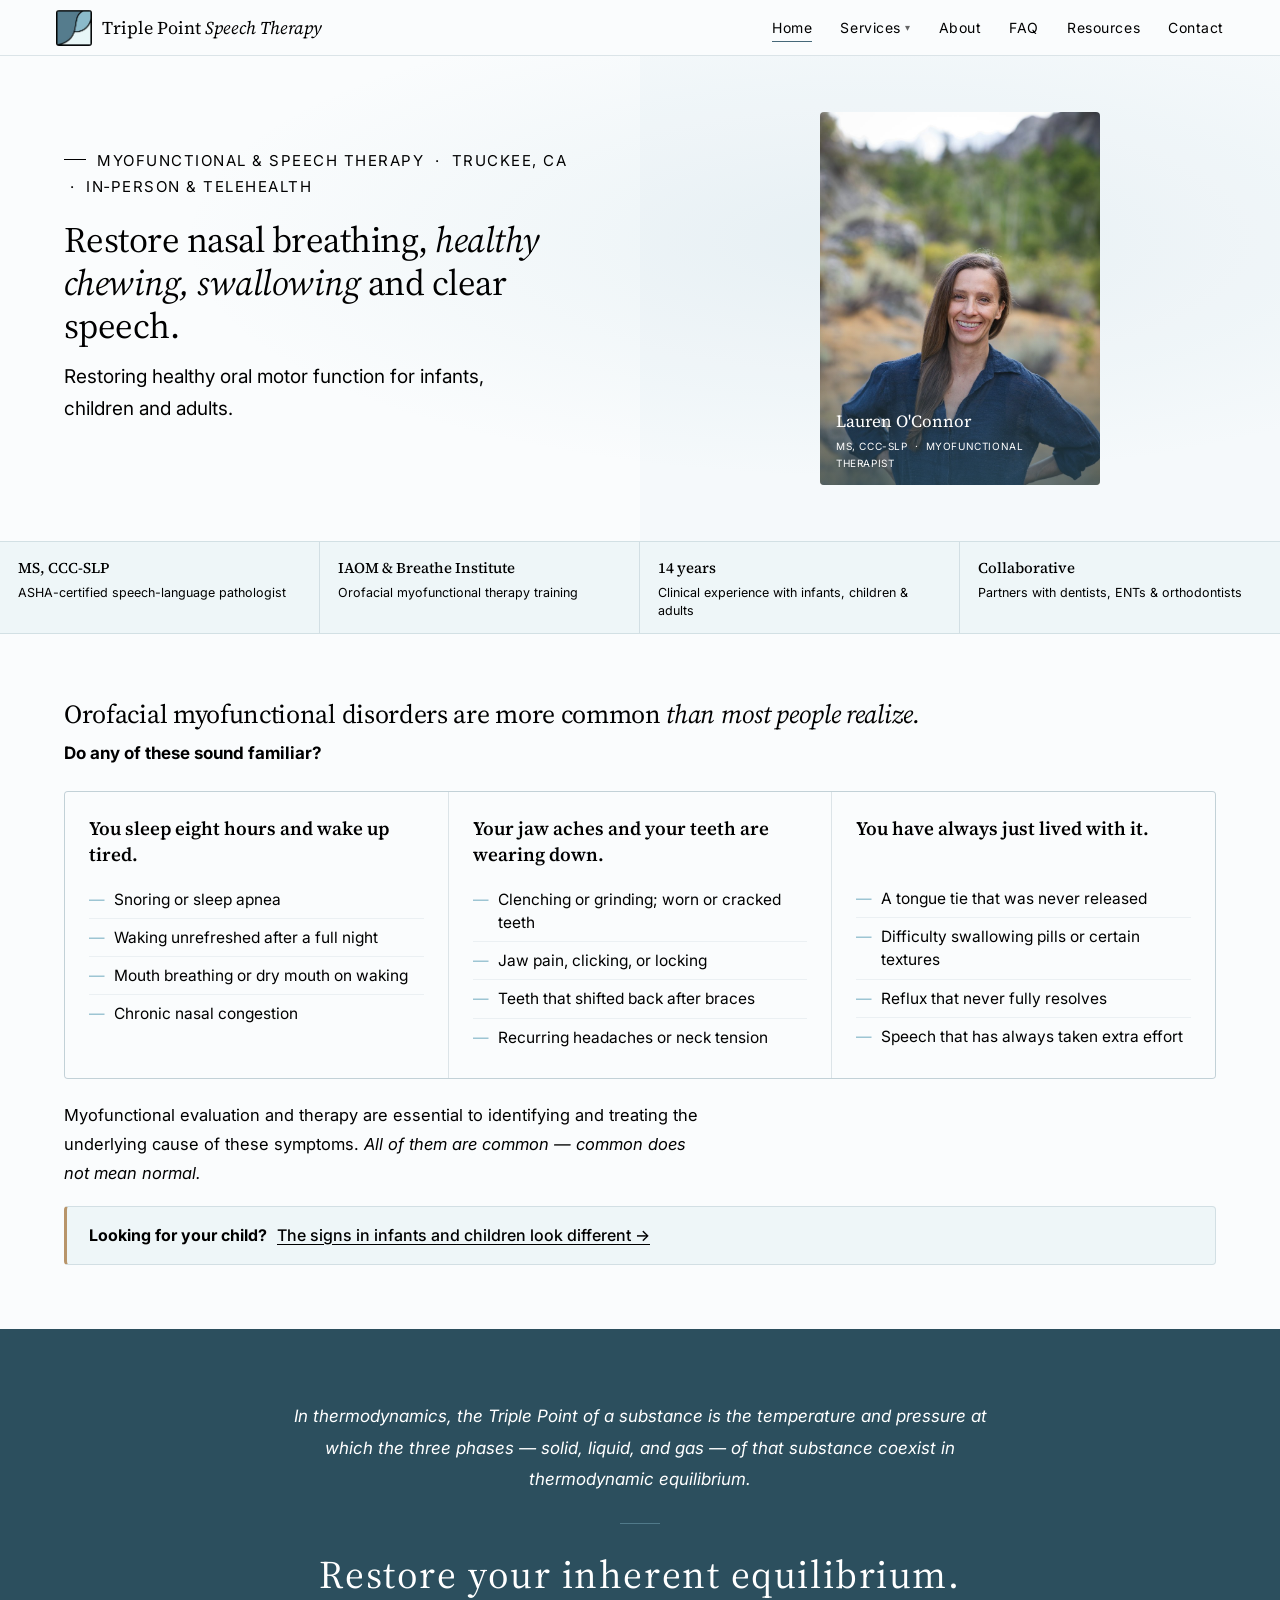
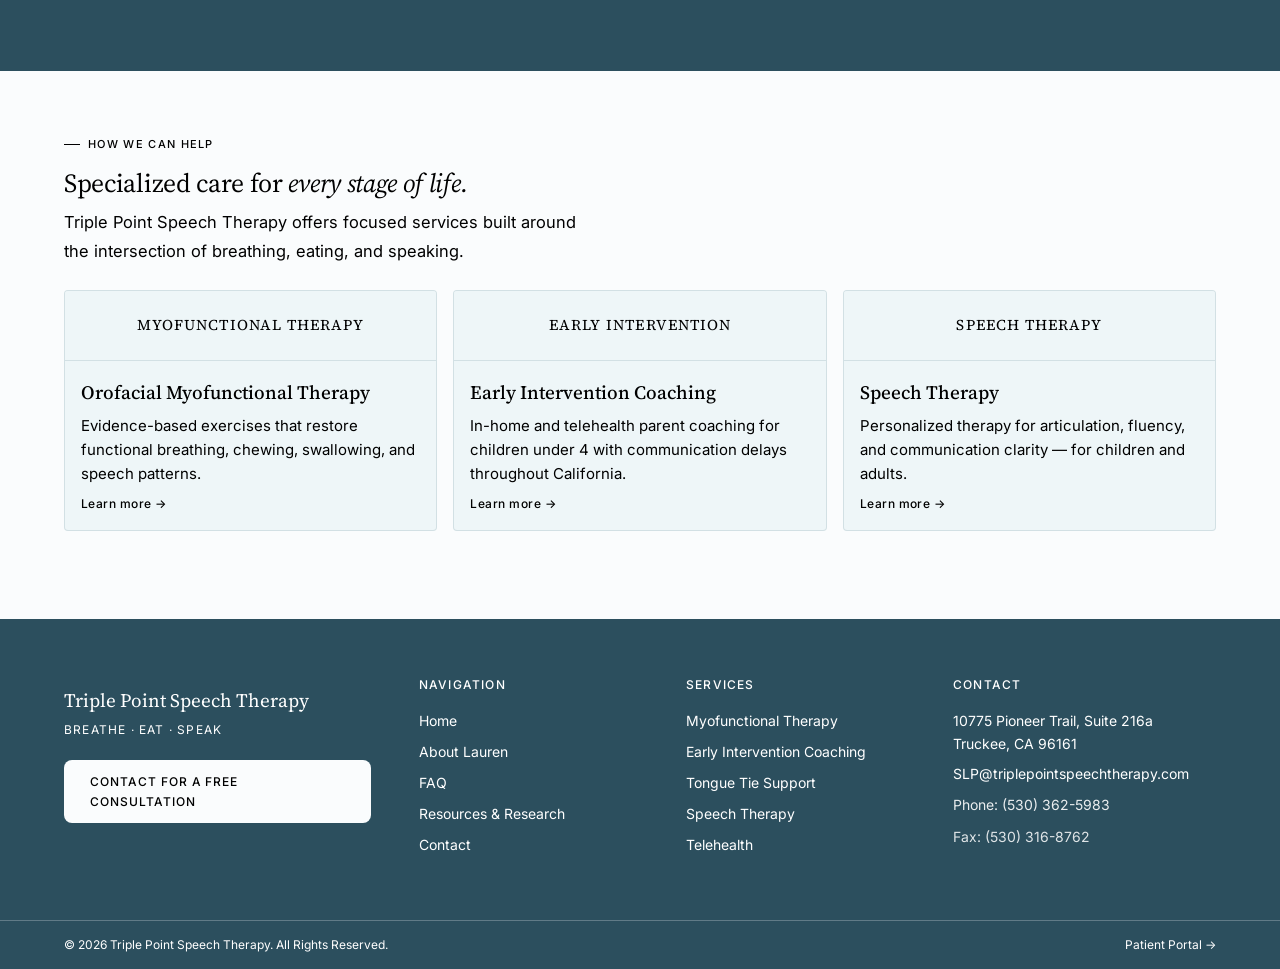
==== index.html @ e51326eb "Typography: Source Serif 4 headings with Inter body Replaces the all-Inter setting. Headings return " ====
<!DOCTYPE html>
<html lang="en">
<head>
<meta charset="UTF-8">
<meta name="viewport" content="width=device-width,initial-scale=1">
<title>Myofunctional &amp; Speech Therapy | Truckee &amp; Lake Tahoe, CA</title>
  <link rel="canonical" href="https://triplepointspeechtherapy.com/">
<meta name="description" content="Orofacial myofunctional therapy, speech therapy, and tongue tie support for infants, children, and adults in Truckee and Lake Tahoe. Telehealth statewide.">
<link rel="icon" type="image/png" href="favicon.png">
<link rel="preconnect" href="https://fonts.googleapis.com">
<link rel="preconnect" href="https://fonts.gstatic.com" crossorigin>
<link rel="stylesheet" href="https://fonts.googleapis.com/css2?family=Source+Serif+4:ital,opsz,wght@0,8..60,400;0,8..60,500;0,8..60,600;1,8..60,400;1,8..60,500&amp;family=Inter:wght@400;500;600&amp;display=swap">
<link rel="stylesheet" href="css/style.css">
<style>
/* ── VARIABLES ── */
:root{--deep:#2C4F5E;--slate:#456878;--steel:#8BBACA;--ice:#D8EBF0;--mist:#EEF6F8;--white:#FAFCFD;--ink:#1A2B33;--muted:#455E69;--border:rgba(85,124,141,0.18);--gold:#B8956A;--nav-h:56px}

/* ── HERO ── */
.hero{display:grid;grid-template-columns:1fr 1fr;min-height:420px;position:relative;overflow:hidden}
.hero-bg{position:absolute;inset:0;background:radial-gradient(ellipse at 68% 38%,rgba(139,186,202,.14) 0%,transparent 56%);pointer-events:none}
.hero-left{display:flex;flex-direction:column;justify-content:center;padding:56px 48px 56px 64px;position:relative;z-index:1}
.hero-left .hero-eyebrow{display:block;font-size:15px;font-weight:400;letter-spacing:.1em;color:var(--deep);line-height:1.75;max-width:520px;margin-bottom:18px}
.hero-left .hero-eyebrow::before{display:inline-block;vertical-align:middle;width:22px;background:var(--deep);margin-right:11px;position:relative;top:-2px}
.hero-h1{font-family:'Source Serif 4',Georgia,'Times New Roman',serif;font-size:clamp(26px,2.8vw,38px);font-weight:400;letter-spacing:-.014em;line-height:1.2;color:var(--deep);margin-bottom:14px;}
.hero-h1 em{font-style:italic;color:var(--slate)}
.hero-sub{font-size:19px;line-height:1.7;color:var(--muted);max-width:430px;margin-bottom:24px}
.hero-right{position:relative;display:flex;align-items:center;justify-content:center;padding:56px 48px;background:rgba(139,186,202,.04)}

/* ── HERO IMAGE ── */
.hero-img-frame{position:relative;width:100%;max-width:280px;aspect-ratio:3/4;border-radius:4px;overflow:hidden;background:var(--mist)}
.hero-img-frame::before{content:'';position:absolute;inset:0;background:linear-gradient(to bottom,transparent 55%,rgba(44,79,94,.65) 100%);z-index:1}
.hero-img{position:absolute;inset:0;width:100%;height:100%;object-fit:cover;object-position:center top;display:block}
.hero-img-caption{position:absolute;bottom:0;left:0;right:0;z-index:2;padding:14px 16px}
.hero-name{display:block;font-family:'Source Serif 4',Georgia,'Times New Roman',serif;font-size:17px;color:var(--mist)}
.hero-cred{display:block;font-size:10px;color:rgba(216,235,240,.75);letter-spacing:.06em;text-transform:uppercase;margin-top:3px}

/* ── TRUST BAR ── */
.trust-bar{display:grid;grid-template-columns:repeat(auto-fit,minmax(160px,1fr));border-top:1px solid var(--border);border-bottom:1px solid var(--border);background:var(--mist)}
.trust-item{padding:14px 18px;border-right:1px solid var(--border)}
.trust-item:last-child{border-right:none}
.trust-val{font-family:'Source Serif 4',Georgia,'Times New Roman',serif;font-size:15px;font-weight:500;color:var(--deep)}
.trust-lbl{font-size:12.5px;color:var(--muted);margin-top:3px;line-height:1.4}

/* ── SYMPTOMS ── */
.symptoms{padding:64px 64px;background:var(--white)}
.section-h2{font-family:'Source Serif 4',Georgia,'Times New Roman',serif;font-size:26px;font-weight:400;letter-spacing:-.012em;color:var(--deep);line-height:1.25;margin-bottom:8px;}
.section-h2 em{font-style:italic;color:var(--slate)}
.section-intro{font-size:16.5px;color:var(--muted);line-height:1.75;max-width:540px;margin-bottom:24px}
.sym-ask{font-size:17px;font-weight:700;color:var(--deep);line-height:1.7;max-width:540px;margin-bottom:24px}
.sym-note{font-size:16.5px;color:var(--muted);line-height:1.75;max-width:640px;margin:22px 0 0}
.sym-emph{font-style:italic}
.sym-wrap{display:grid;grid-template-columns:repeat(3,1fr);gap:1px;background:var(--border);border:1px solid var(--border);border-radius:4px;overflow:hidden;margin-bottom:20px}
.sym-col{background:var(--white);padding:24px 24px 22px}
.sym-head{font-family:'Source Serif 4',Georgia,'Times New Roman',serif;font-size:19px;font-weight:600;color:var(--deep);line-height:1.32;margin:0 0 14px;min-height:2.6em}
.sym-list{list-style:none;padding:0;margin:0}
.sym-list li{font-size:15.5px;color:var(--muted);line-height:1.5;padding:7px 0;border-bottom:1px solid rgba(85,124,141,.09);display:flex;gap:9px}
.sym-list li:last-child{border-bottom:none}
.sym-list li::before{content:'\2014';color:var(--steel);flex-shrink:0}
.chk-kids{margin-top:18px;background:var(--mist);border:1px solid var(--border);border-left:3px solid var(--gold);border-radius:4px;padding:16px 22px;display:flex;align-items:center;gap:10px;flex-wrap:wrap;font-size:16px;line-height:1.6;color:var(--deep)}
.chk-kids strong{font-weight:700}
.chk-kids a{color:var(--slate);font-weight:500;text-decoration:underline;text-underline-offset:3px}
.chk-kids a:hover{color:var(--deep)}

/* ── TRIPLE POINT ── */
.triple-point-section{padding:72px 64px;background:var(--deep);text-align:center}
.triple-point-inner{max-width:720px;margin:0 auto;display:flex;flex-direction:column;align-items:center;text-align:center}
.tp-definition{display:block;font-size:17px;color:rgba(216,235,240,.82);line-height:1.85;font-weight:400;margin-bottom:28px;font-style:italic;width:100%;text-align:center}
.tp-tagline{display:block;font-family:'Source Serif 4',Georgia,'Times New Roman',serif;font-size:clamp(27px,3.4vw,39px);font-weight:400;letter-spacing:-.012em;color:var(--mist);letter-spacing:.04em;line-height:1.2;text-wrap:balance;width:100%;text-align:center}

/* ── AIRWAY ── */

/* ── ABOUT PREVIEW ── */

/* ── SERVICES TEASER ── */
.services-teaser{padding:64px 64px;background:var(--white)}
.services-grid{display:grid;grid-template-columns:repeat(auto-fit,minmax(240px,1fr));gap:16px;margin-bottom:24px}
.service-card{background:var(--mist);border:1px solid var(--border);border-radius:4px;overflow:hidden;cursor:pointer;transition:border-color .2s,transform .2s}
.service-card:hover{border-color:var(--slate);transform:translateY(-3px)}
.sc-label{width:100%;height:70px;display:flex;align-items:center;justify-content:center;background:var(--mist);border-bottom:1px solid var(--border)}
.sc-label span{font-family:'Source Serif 4',Georgia,'Times New Roman',serif;font-size:15px;color:var(--slate);letter-spacing:.07em;text-transform:uppercase}
.sc-body{padding:16px}
.sc-body h3{font-family:'Source Serif 4',Georgia,'Times New Roman',serif;font-size:19px;font-weight:500;color:var(--deep);margin-bottom:6px}
.sc-body p{font-size:15px;color:var(--muted);line-height:1.6}
.sc-link{font-size:12px;color:var(--slate);font-weight:500;letter-spacing:.04em;margin-top:8px;display:block}

/* ── EYEBROW ── */
.eyebrow{font-size:11px;font-weight:500;letter-spacing:.12em;text-transform:uppercase;color:var(--slate);display:flex;align-items:center;gap:8px;margin-bottom:14px}
.eyebrow::before{content:'';width:16px;height:1px;background:var(--slate)}


/* ── MOBILE ── */
@media(max-width:700px){
  .sym-wrap{grid-template-columns:1fr}
}
@media(max-width:768px){
  .hero{grid-template-columns:1fr;min-height:auto}
  .hero-right{display:block;padding:0 20px 28px;background:none}
  .hero-img-frame{max-width:200px;margin:0 auto}
  .hero-left{padding:32px 20px 28px}
  .hero-h1{font-size:26px;line-height:1.2}
  .hero-sub{max-width:100%;font-size:17px}

  .trust-bar{grid-template-columns:1fr 1fr}
  .trust-item{border-bottom:1px solid var(--border)}
  .trust-item:nth-child(2){border-right:none}
  .trust-item:nth-child(3){border-top:none}
  .trust-item:nth-child(4){border-right:none;border-bottom:none}
  .trust-val{font-size:14px}
  .trust-lbl{font-size:11.5px}

  .symptoms{padding:32px 20px}
  .section-h2{font-size:22px}
  .section-intro{font-size:15.5px}
  .sym-ask,.sym-note{font-size:15.5px}
  .sym-col{padding:18px 18px 16px}
  .sym-head{font-size:18px;min-height:0}

  .triple-point-section{padding:40px 20px}
  .triple-point-inner{max-width:100%}
  .tp-definition{font-size:15.5px}
  .tp-tagline{font-size:27px}


  .services-teaser{padding:32px 20px}
  .services-grid{grid-template-columns:1fr !important;gap:12px}
  .sc-label{height:44px}

  .eyebrow{font-size:10.5px}
  .hero-left .hero-eyebrow{font-size:13px;letter-spacing:.08em}
}
</style>
  <meta property="og:title" content="Myofunctional &amp; Speech Therapy | Truckee &amp; Lake Tahoe, CA">
  <meta property="og:description" content="Orofacial myofunctional therapy, speech therapy, and tongue tie support for infants, children, and adults in Truckee and Lake Tahoe. Telehealth statewide.">
  <meta property="og:type" content="website">
  <meta property="og:url" content="https://triplepointspeechtherapy.com/">
  <meta property="og:image" content="https://triplepointspeechtherapy.com/about_photo.jpg">
  <script type="application/ld+json">
  {
    "@context": "https://schema.org",
    "@type": "MedicalBusiness",
    "@id": "https://triplepointspeechtherapy.com/#business",
    "name": "Triple Point Speech Therapy",
    "description": "Orofacial myofunctional therapy, early intervention coaching, speech therapy, and tongue tie/lip tie support for infants, children, and adults, based in Truckee, CA, with telehealth available throughout California.",
    "url": "https://triplepointspeechtherapy.com/",
    "image": "https://triplepointspeechtherapy.com/about_photo.jpg",
    "email": "SLP@triplepointspeechtherapy.com",
    "telephone": "+1-530-362-5983",
    "faxNumber": "+1-530-316-8762",
    "address": {
      "@type": "PostalAddress",
      "streetAddress": "10775 Pioneer Trail, Suite 216a",
      "addressLocality": "Truckee",
      "addressRegion": "CA",
      "postalCode": "96161",
      "addressCountry": "US"
    },
    "geo": { "@type": "GeoCoordinates", "latitude": 39.3280, "longitude": -120.1658 },
    "hasMap": "https://www.google.com/maps?cid=14306297196954875383",
    "areaServed": [
      { "@type": "Place", "name": "Truckee, CA" },
      { "@type": "Place", "name": "Lake Tahoe, CA" },
      { "@type": "Place", "name": "Mammoth Lakes, CA" },
      { "@type": "Place", "name": "Bishop, CA" },
      { "@type": "Place", "name": "San Francisco, CA" },
      { "@type": "Place", "name": "Oakland, CA" },
      { "@type": "Place", "name": "San Jose, CA" },
      { "@type": "Place", "name": "Berkeley, CA" },
      { "@type": "Place", "name": "San Francisco Bay Area, CA" },
      { "@type": "State", "name": "California" }
    ],
    "founder": { "@type": "Person", "name": "Lauren O'Connor" },
    "knowsAbout": ["Orofacial myofunctional therapy", "Speech-language pathology", "Early intervention", "Tongue tie and lip tie", "Sleep-disordered breathing", "TMJ dysfunction"],
    "openingHoursSpecification": [{
      "@type": "OpeningHoursSpecification",
      "dayOfWeek": ["Monday", "Tuesday", "Wednesday", "Thursday", "Friday"],
      "opens": "09:00",
      "closes": "18:00"
    }],
    "sameAs": [
      "https://g.page/r/Cfd1qauALYrGEBM",
      "https://www.google.com/maps?cid=14306297196954875383"
    ],
    "priceRange": "$$"
  }
  </script>
</head>
<body>
<!-- nav:start -->
<nav id="main-nav">
  <a href="index.html" class="nav-logo">
    <img src="logo.png" alt="Triple Point Speech Therapy logo" width="36" height="36" style="height:36px;width:36px;object-fit:contain;border-radius:3px">
    <span>Triple Point <em>Speech Therapy</em></span>
  </a>
  <div class="nav-links">
    <a href="index.html" class="active">Home</a><div style="position:relative;display:inline-flex;align-items:center" class="nav-dropdown"><a href="myofunctional-therapy.html" style="display:flex;align-items:center;gap:4px">Services <span style="font-size:10px;opacity:.6">&#9662;</span></a><div class="nav-dropdown-menu" style="display:none;position:absolute;top:100%;left:0;padding-top:8px;background:transparent;z-index:300"><div style="background:var(--white);border:1px solid var(--border);border-radius:4px;min-width:240px;box-shadow:0 8px 24px rgba(44,79,94,.1);overflow:hidden"><a href="myofunctional-therapy.html" style="display:block;padding:10px 16px;font-size:14px;color:var(--muted);border-bottom:1px solid var(--border);text-decoration:none;transition:background .15s" onmouseover="this.style.background='var(--mist)';this.style.color='var(--deep)'" onmouseout="this.style.background='';this.style.color='var(--muted)'">Myofunctional Therapy</a><a href="early-intervention.html" style="display:block;padding:10px 16px;font-size:14px;color:var(--muted);border-bottom:1px solid var(--border);text-decoration:none;transition:background .15s" onmouseover="this.style.background='var(--mist)';this.style.color='var(--deep)'" onmouseout="this.style.background='';this.style.color='var(--muted)'">Early Intervention Coaching</a><a href="tongue-tie-support.html" style="display:block;padding:10px 16px;font-size:14px;color:var(--muted);border-bottom:1px solid var(--border);text-decoration:none;transition:background .15s" onmouseover="this.style.background='var(--mist)';this.style.color='var(--deep)'" onmouseout="this.style.background='';this.style.color='var(--muted)'">Tongue Tie Support</a><a href="speech-therapy.html" style="display:block;padding:10px 16px;font-size:14px;color:var(--muted);border-bottom:1px solid var(--border);text-decoration:none;transition:background .15s" onmouseover="this.style.background='var(--mist)';this.style.color='var(--deep)'" onmouseout="this.style.background='';this.style.color='var(--muted)'">Speech Therapy</a><a href="telehealth-bay-area.html" style="display:block;padding:10px 16px;font-size:14px;color:var(--muted);border-bottom:1px solid var(--border);text-decoration:none;transition:background .15s" onmouseover="this.style.background='var(--mist)';this.style.color='var(--deep)'" onmouseout="this.style.background='';this.style.color='var(--muted)'">Telehealth</a></div></div></div><a href="about.html">About</a><a href="faq.html">FAQ</a><a href="resources.html">Resources</a><a href="contact.html">Contact</a>
  </div>
  <button class="nav-hamburger" onclick="toggleMenu()" aria-label="Toggle menu">&#9776;</button>
</nav>
<div class="nav-mobile" id="nav-mobile">
  <a href="index.html" class="active">Home</a><div style="position:relative;display:inline-flex;align-items:center" class="nav-dropdown"><a href="myofunctional-therapy.html" style="display:flex;align-items:center;gap:4px">Services <span style="font-size:10px;opacity:.6">&#9662;</span></a><div class="nav-dropdown-menu" style="display:none;position:absolute;top:100%;left:0;padding-top:8px;background:transparent;z-index:300"><div style="background:var(--white);border:1px solid var(--border);border-radius:4px;min-width:240px;box-shadow:0 8px 24px rgba(44,79,94,.1);overflow:hidden"><a href="myofunctional-therapy.html" style="display:block;padding:10px 16px;font-size:14px;color:var(--muted);border-bottom:1px solid var(--border);text-decoration:none;transition:background .15s" onmouseover="this.style.background='var(--mist)';this.style.color='var(--deep)'" onmouseout="this.style.background='';this.style.color='var(--muted)'">Myofunctional Therapy</a><a href="early-intervention.html" style="display:block;padding:10px 16px;font-size:14px;color:var(--muted);border-bottom:1px solid var(--border);text-decoration:none;transition:background .15s" onmouseover="this.style.background='var(--mist)';this.style.color='var(--deep)'" onmouseout="this.style.background='';this.style.color='var(--muted)'">Early Intervention Coaching</a><a href="tongue-tie-support.html" style="display:block;padding:10px 16px;font-size:14px;color:var(--muted);border-bottom:1px solid var(--border);text-decoration:none;transition:background .15s" onmouseover="this.style.background='var(--mist)';this.style.color='var(--deep)'" onmouseout="this.style.background='';this.style.color='var(--muted)'">Tongue Tie Support</a><a href="speech-therapy.html" style="display:block;padding:10px 16px;font-size:14px;color:var(--muted);border-bottom:1px solid var(--border);text-decoration:none;transition:background .15s" onmouseover="this.style.background='var(--mist)';this.style.color='var(--deep)'" onmouseout="this.style.background='';this.style.color='var(--muted)'">Speech Therapy</a><a href="telehealth-bay-area.html" style="display:block;padding:10px 16px;font-size:14px;color:var(--muted);border-bottom:1px solid var(--border);text-decoration:none;transition:background .15s" onmouseover="this.style.background='var(--mist)';this.style.color='var(--deep)'" onmouseout="this.style.background='';this.style.color='var(--muted)'">Telehealth</a></div></div></div><a href="about.html">About</a><a href="faq.html">FAQ</a><a href="resources.html">Resources</a><a href="contact.html">Contact</a>
</div>
<!-- nav:end -->

<!-- HERO -->
<section class="hero">
  <div class="hero-bg"></div>
  <div class="hero-left anim">
    <div class="eyebrow hero-eyebrow">Myofunctional &amp; Speech Therapy &nbsp;·&nbsp; Truckee, CA &nbsp;·&nbsp; In&#8209;person &amp; Telehealth</div>
    <h1 class="hero-h1">Restore nasal breathing, <em>healthy chewing, swallowing</em> and clear speech.</h1>
    <p class="hero-sub">Restoring healthy oral motor function for infants, children and adults.</p>
  </div>
  <div class="hero-right">
    <div class="hero-img-frame">
      <img src="about_photo.jpg" alt="Lauren O'Connor, MS CCC-SLP — Triple Point Speech Therapy" class="hero-img">
      <div class="hero-img-caption">
        <span class="hero-name">Lauren O'Connor</span>
        <span class="hero-cred">MS, CCC-SLP &nbsp;·&nbsp; Myofunctional Therapist</span>
      </div>
    </div>
  </div>
</section>

<!-- TRUST BAR -->
<div class="trust-bar">
  <div class="trust-item"><div class="trust-val">MS, CCC-SLP</div><div class="trust-lbl">ASHA-certified speech-language pathologist</div></div>
  <div class="trust-item"><div class="trust-val">IAOM &amp; Breathe Institute</div><div class="trust-lbl">Orofacial myofunctional therapy training</div></div>
  <div class="trust-item"><div class="trust-val">14 years</div><div class="trust-lbl">Clinical experience with infants, children &amp; adults</div></div>
  <div class="trust-item"><div class="trust-val">Collaborative</div><div class="trust-lbl">Partners with dentists, ENTs &amp; orthodontists</div></div>
</div>

<!-- SYMPTOMS -->
<section class="symptoms">
  <h2 class="section-h2">Orofacial myofunctional disorders are more common <em>than most people realize.</em></h2>
  <p class="sym-ask">Do any of these sound familiar?</p>
<div class="sym-wrap">
  <div class="sym-col">
    <h3 class="sym-head">You sleep eight hours and wake up tired.</h3>
    <ul class="sym-list">
      <li>Snoring or sleep apnea</li>
      <li>Waking unrefreshed after a full night</li>
      <li>Mouth breathing or dry mouth on waking</li>
      <li>Chronic nasal congestion</li>
    </ul>
  </div>
  <div class="sym-col">
    <h3 class="sym-head">Your jaw aches and your teeth are wearing down.</h3>
    <ul class="sym-list">
      <li>Clenching or grinding; worn or cracked teeth</li>
      <li>Jaw pain, clicking, or locking</li>
      <li>Teeth that shifted back after braces</li>
      <li>Recurring headaches or neck tension</li>
    </ul>
  </div>
  <div class="sym-col">
    <h3 class="sym-head">You have always just lived with it.</h3>
    <ul class="sym-list">
      <li>A tongue tie that was never released</li>
      <li>Difficulty swallowing pills or certain textures</li>
      <li>Reflux that never fully resolves</li>
      <li>Speech that has always taken extra effort</li>
    </ul>
  </div>
</div>
  <p class="sym-note">Myofunctional evaluation and therapy are essential to identifying and treating the underlying cause of these symptoms. <span class="sym-emph">All of them are common &mdash; common does not mean normal.</span></p>
  <p class="chk-kids"><strong>Looking for your child?</strong> <a href="myofunctional-therapy.html#children">The signs in infants and children look different&nbsp;<span aria-hidden="true">&rarr;</span></a></p>
</section>

<!-- TRIPLE POINT -->
<section class="triple-point-section">
  <div class="triple-point-inner">
    <p class="tp-definition">In thermodynamics, the Triple Point of a substance is the temperature and pressure at which the three phases — solid, liquid, and gas — of that substance coexist in thermodynamic equilibrium.</p>
    <div style="width:40px;height:1px;background:rgba(139,186,202,.4);margin:0 auto 28px"></div>
    <p class="tp-tagline">Restore your inherent equilibrium.</p>
  </div>
</section>

<!-- SERVICES TEASER -->
<section class="services-teaser">
  <div class="eyebrow">How we can help</div>
  <h2 class="section-h2">Specialized care for <em>every stage of life.</em></h2>
  <p class="section-intro">Triple Point Speech Therapy offers focused services built around the intersection of breathing, eating, and speaking.</p>
  <div class="services-grid">
    <div class="service-card" onclick="location.href='myofunctional-therapy.html'">
      <div class="sc-label"><span>Myofunctional Therapy</span></div>
      <div class="sc-body">
        <h3>Orofacial Myofunctional Therapy</h3>
        <p>Evidence-based exercises that restore functional breathing, chewing, swallowing, and speech patterns.</p>
        <span class="sc-link">Learn more →</span>
      </div>
    </div>
    <div class="service-card" onclick="location.href='early-intervention.html'">
      <div class="sc-label"><span>Early Intervention</span></div>
      <div class="sc-body">
        <h3>Early Intervention Coaching</h3>
        <p>In-home and telehealth parent coaching for children under 4 with communication delays throughout California.</p>
        <span class="sc-link">Learn more →</span>
      </div>
    </div>
    <div class="service-card" onclick="location.href='speech-therapy.html'">
      <div class="sc-label"><span>Speech Therapy</span></div>
      <div class="sc-body">
        <h3>Speech Therapy</h3>
        <p>Personalized therapy for articulation, fluency, and communication clarity — for children and adults.</p>
        <span class="sc-link">Learn more →</span>
      </div>
    </div>
  </div>
</section>

<!-- footer:start -->
<footer>
  <div class="footer-brand">
    <div class="footer-name">Triple Point Speech Therapy</div>
    <div class="footer-tagline">Breathe &middot; Eat &middot; Speak</div>
    <a href="contact.html" class="btn-light footer-cta">Contact for a Free Consultation</a>
  </div>
  <div class="footer-col">
    <h4>Navigation</h4>
    <a href="index.html">Home</a>
    <a href="about.html">About Lauren</a>
    <a href="faq.html">FAQ</a>
    <a href="resources.html">Resources &amp; Research</a>
    <a href="contact.html">Contact</a>
  </div>
  <div class="footer-col">
    <h4>Services</h4>
    <a href="myofunctional-therapy.html">Myofunctional Therapy</a>
    <a href="early-intervention.html">Early Intervention Coaching</a>
    <a href="tongue-tie-support.html">Tongue Tie Support</a>
    <a href="speech-therapy.html">Speech Therapy</a>
    <a href="telehealth-bay-area.html">Telehealth</a>
  </div>
  <div class="footer-col">
    <h4>Contact</h4>
    <p>10775 Pioneer Trail, Suite 216a<br>Truckee, CA 96161</p>
    <a href="mailto:SLP@triplepointspeechtherapy.com">SLP@triplepointspeechtherapy.com</a>
    <p style="margin-top:6px;font-size:14px;opacity:.9"><a href="tel:+15303625983">Phone: (530) 362-5983</a></p>
    <p style="margin-top:4px;font-size:14px;opacity:.85">Fax: (530) 316-8762</p>
  </div>
</footer>
<div class="footer-bottom">
  <span>&copy; 2026 Triple Point Speech Therapy. All Rights Reserved.</span>
  <a href="https://triplepointspeechtherapy.janeapp.com/" target="_blank" rel="noopener">Patient Portal &rarr;</a>
</div>
<!-- footer:end -->
<script src="js/shared.js"></script>

<!-- MOBILE OVERRIDE — injected last so it wins -->
<style>
@media screen and (max-width: 700px) {

  /* Hero — show photo, make it work on mobile */
  section.hero {
    display: block !important;
  }
  div.hero-left {
    padding: 24px 16px 20px !important;
  }
  div.hero-right {
    display: block !important;
    padding: 0 16px 24px !important;
    background: none !important;
  }
  div.hero-img-frame {
    position: relative !important;
    width: 100% !important;
    max-width: 200px !important;
    aspect-ratio: 3/4 !important;
    margin: 0 auto !important;
    border-radius: 4px !important;
    overflow: hidden !important;
  }
  h1.hero-h1 { font-size: 24px !important; }
  p.hero-sub { font-size: 16px !important; max-width: 100% !important; }

  /* Trust bar — 2 columns */
  div.trust-bar {
    display: grid !important;
    grid-template-columns: 1fr 1fr !important;
  }
  div.trust-item:nth-child(2) { border-right: none !important; }
  div.trust-item:nth-child(3) { border-top: none !important; }
  div.trust-item:nth-child(4) { border-right: none !important; border-top: none !important; }

  /* Symptoms — single column, ALL 5 visible */
  section.symptoms { padding: 24px 16px !important; }

  /* Services — single column */
  section.services-teaser { padding: 24px 16px !important; }
  div.services-grid {
    display: flex !important;
    flex-direction: column !important;
    width: 100% !important;
    gap: 12px !important;
  }
  div.service-card {
    display: block !important;
    width: 100% !important;
    margin: 0 !important;
  }

  /* About preview */

  /* Triple point */
  section.triple-point-section { padding: 36px 16px !important; }
  p.tp-tagline { font-size: 28px !important; }
  p.tp-definition { font-size: 15.5px !important; }

  /* General */
  * { box-sizing: border-box !important; }
  body { overflow-x: hidden !important; }
}
</style>

<!-- MOBILE OVERRIDE -->
<style>
@media only screen and (max-width: 768px) {
  body { overflow-x: hidden !important; }

  /* HERO — keep clinician photo visible on mobile */
  .hero { display: block !important; }
  .hero-left { padding: 28px 16px 20px !important; }
  .hero-right { display: block !important; padding: 0 16px 24px !important; background: none !important; }
  .hero-img-frame { max-width: 200px !important; margin: 0 auto !important; }
  .hero-h1 { font-size: 24px !important; line-height: 1.2 !important; }
  .hero-sub { font-size: 16px !important; max-width: 100% !important; }

  /* TRUST BAR */
  .trust-bar { grid-template-columns: 1fr 1fr !important; }

  /* SYMPTOMS — force block layout so all 5 show */
  .symptoms { padding: 28px 16px !important; }

  /* TRIPLE POINT */
  .triple-point-section { padding: 36px 16px !important; }
  .tp-tagline { font-size: 28px !important; }
  .tp-definition { font-size: 15.5px !important; }

  /* ABOUT */

  /* SERVICES — force block so all 3 stack */
  .services-teaser { padding: 28px 16px !important; }
  .services-grid { display: block !important; width: 100% !important; }
  .service-card { display: block !important; width: 100% !important; margin-bottom: 12px !important; }
  .service-card:last-child { margin-bottom: 0 !important; }

  /* GENERAL */
  * { max-width: 100% !important; word-break: break-word !important; }
  img { max-width: 100% !important; height: auto !important; }
}
</style>

</body>
</html>
---- css/style.css ----
*,*::before,*::after{box-sizing:border-box;margin:0;padding:0}
:root{
  --deep:#2C4F5E;
  --slate:#456878;
  --steel:#8BBACA;
  --ice:#D8EBF0;
  --mist:#EEF6F8;
  --white:#FAFCFD;
  --ink:#1A2B33;
  --muted:#455E69;
  --border:rgba(85,124,141,0.15);
  --gold:#B8956A;
  --nav-h:72px;
}
html{scroll-behavior:smooth}
body{font-family:'Inter',-apple-system,'Segoe UI',Helvetica,Arial,sans-serif;background:var(--white);color:var(--ink);overflow-x:hidden;font-size:16px;font-weight:400;line-height:1.65;padding-top:var(--nav-h)}
img{max-width:100%;display:block}
a{color:inherit;text-decoration:none}
#main-nav{position:fixed;top:0;left:0;right:0;z-index:200;display:flex;align-items:center;justify-content:space-between;padding:0 56px;height:var(--nav-h);background:rgba(250,252,253,0.95);backdrop-filter:blur(16px);border-bottom:1px solid var(--border);transition:box-shadow .3s}
#main-nav.scrolled{box-shadow:0 2px 20px rgba(44,79,94,.1)}
.nav-logo{display:flex;align-items:center;gap:10px}
.nav-logo img{height:36px;width:36px;object-fit:contain;border-radius:3px;flex-shrink:0}
.nav-logo span{font-family:'Source Serif 4',Georgia,'Times New Roman',serif;font-size:18px;font-weight:400;color:var(--deep)}
.nav-logo em{font-style:italic;color:var(--slate)}
.nav-links{display:flex;align-items:center;gap:28px}
.nav-links a{font-size:14px;color:var(--muted);letter-spacing:.04em;transition:color .2s;position:relative}
.nav-links a::after{content:'';position:absolute;bottom:-3px;left:0;right:0;height:1px;background:var(--slate);transform:scaleX(0);transition:transform .2s}
.nav-links a:hover,.nav-links a.active{color:var(--deep)}
.nav-links a:hover::after,.nav-links a.active::after{transform:scaleX(1)}
.nav-hamburger{display:none;background:none;border:none;font-size:22px;cursor:pointer;color:var(--deep);padding:8px}
.nav-mobile{display:none;position:fixed;top:var(--nav-h);left:0;right:0;z-index:199;background:var(--white);border-bottom:1px solid var(--border);padding:16px 24px 24px;flex-direction:column}
.nav-mobile.open{display:flex}
.nav-mobile a{padding:13px 0;border-bottom:1px solid var(--border);font-size:15px;color:var(--muted)}
.nav-mobile a.active{color:var(--deep);font-weight:500}
.btn-primary{display:inline-block;background:var(--deep);color:var(--white);padding:13px 28px;border-radius:2px;border:none;cursor:pointer;font-family:'Inter',-apple-system,'Segoe UI',Helvetica,Arial,sans-serif;font-size:12px;font-weight:500;letter-spacing:.08em;text-transform:uppercase;transition:all .2s}
.btn-primary:hover{background:var(--slate);transform:translateY(-1px)}
.btn-secondary{display:inline-block;color:var(--deep);background:transparent;padding:13px 28px;border-radius:2px;border:1px solid rgba(44,79,94,.28);font-family:'Inter',-apple-system,'Segoe UI',Helvetica,Arial,sans-serif;font-size:12px;font-weight:500;letter-spacing:.08em;text-transform:uppercase;transition:all .2s}
.btn-secondary:hover{border-color:var(--slate);transform:translateY(-1px)}
.btn-light{display:inline-block;background:var(--white);color:var(--deep);padding:12px 26px;border-radius:2px;border:none;cursor:pointer;font-family:'Inter',-apple-system,'Segoe UI',Helvetica,Arial,sans-serif;font-size:12px;font-weight:500;letter-spacing:.08em;text-transform:uppercase;transition:all .2s}
.btn-light:hover{background:var(--ice);transform:translateY(-1px)}
.eyebrow{font-size:11.5px;font-weight:500;letter-spacing:.12em;text-transform:uppercase;color:var(--slate);display:flex;align-items:center;gap:10px;margin-bottom:16px}
.eyebrow::before{content:'';width:24px;height:1px;background:var(--slate)}
.section-h2{font-family:'Source Serif 4',Georgia,'Times New Roman',serif;font-size:clamp(25px,2.8vw,37px);font-weight:400;letter-spacing:-.012em;color:var(--deep);line-height:1.15;margin-bottom:16px;}
.section-h2 em{font-style:italic;color:var(--slate)}
.section-intro{font-size:15px;color:var(--muted);line-height:1.8;max-width:580px;margin-bottom:48px}
.trust-bar{display:grid;grid-template-columns:repeat(4,1fr);border-top:1px solid var(--border);border-bottom:1px solid var(--border);background:var(--mist)}
.trust-item{padding:20px 28px;border-right:1px solid var(--border)}
.trust-item:last-child{border-right:none}
.trust-val{font-family:'Source Serif 4',Georgia,'Times New Roman',serif;font-size:17px;font-weight:500;color:var(--deep)}
.trust-lbl{font-size:11px;color:var(--muted);margin-top:3px;line-height:1.4}
.page-hero{padding:calc(var(--nav-h) + 60px) 64px 64px;background:var(--mist);border-bottom:1px solid var(--border)}
.page-hero h1{font-family:'Source Serif 4',Georgia,'Times New Roman',serif;font-size:clamp(29px,3.4vw,45px);font-weight:400;letter-spacing:-.014em;color:var(--deep);line-height:1.12;max-width:700px;margin-top:14px;}
.page-hero h1 em{font-style:italic;color:var(--slate)}
.page-hero p{font-size:17px;color:var(--muted);line-height:1.8;max-width:540px;margin-top:16px}
footer{background:var(--deep);color:rgba(216,235,240,.82);padding:56px 64px;display:grid;grid-template-columns:1.4fr 1fr 1fr 1.2fr;gap:48px}
.footer-brand img{height:44px;width:auto;opacity:.9}
.footer-name{font-family:'Source Serif 4',Georgia,'Times New Roman',serif;font-size:19px;color:var(--white);font-weight:400;margin-top:10px}
.footer-tagline{font-size:12px;letter-spacing:.1em;text-transform:uppercase;color:var(--steel);margin-top:4px}
.footer-cta{margin-top:20px;border-radius:8px}
.footer-col h4{font-size:12px;font-weight:500;letter-spacing:.1em;text-transform:uppercase;color:var(--white);margin-bottom:14px}
.footer-col a{display:block;font-size:14px;color:rgba(216,235,240,.82);margin-bottom:8px;transition:color .2s}
.footer-col a:hover{color:var(--white)}
.footer-col p{font-size:14px;line-height:1.7;margin-bottom:6px}
.footer-bottom{background:rgba(0,0,0,.2);padding:14px 64px;display:flex;justify-content:space-between;align-items:center;font-size:12px;color:rgba(216,235,240,.78)}
.footer-bottom a{color:rgba(216,235,240,.78)}
@keyframes fadeUp{from{opacity:0;transform:translateY(22px)}to{opacity:1;transform:translateY(0)}}
.anim{opacity:0;animation:fadeUp .8s ease forwards}
.d1{animation-delay:.1s}.d2{animation-delay:.25s}.d3{animation-delay:.4s}.d4{animation-delay:.55s}
@media(max-width:768px){
  .nav-logo span{font-size:14px;color:var(--deep)}
  #main-nav{padding:0 16px}
  .nav-links{display:none}
  .nav-hamburger{display:block}
  
  .nav-logo img{height:28px;width:28px}
  .page-hero{padding:calc(var(--nav-h) + 32px) 20px 36px}
  .page-hero h1{font-size:22px}
  .trust-bar{grid-template-columns:1fr 1fr}
  .trust-item:nth-child(2){border-right:none}
  .trust-item:nth-child(3){border-top:1px solid var(--border)}
  .service-block{grid-template-columns:1fr;gap:24px}
  .service-block.reverse .service-visual{order:0}
  .service-block.reverse .service-content{order:0}
  .intro-grid{grid-template-columns:1fr}
  .about-grid{grid-template-columns:1fr}
  .airway-grid{grid-template-columns:1fr}
  .psteps{grid-template-columns:1fr}
  .collab-grid{grid-template-columns:1fr 1fr}
  .cred-grid{grid-template-columns:1fr 1fr}
  .contact-grid{grid-template-columns:1fr}
  .contact-details-row{grid-template-columns:1fr}
  .cta-primary-block{padding:32px 20px}
  .cta-primary-block h2{font-size:22px}
  .coaching-grid{grid-template-columns:1fr}
  .feeding-grid{grid-template-columns:1fr}
  .res-grid{grid-template-columns:1fr}
  .books-grid{grid-template-columns:1fr}
  .faq-layout{grid-template-columns:1fr}
  .faq-nav{display:none}
  footer{grid-template-columns:1fr 1fr;padding:32px 20px;gap:24px}
  .footer-brand{grid-column:1/-1}
  .footer-bottom{padding:14px 20px;flex-direction:column;gap:6px;text-align:center}
  .treat-grid{grid-template-columns:1fr}
  .al{grid-template-columns:1fr}
}

/* ── MONOCHROME TYPE ──────────────────────────────────────────────────────
   Text only: pure black on light surfaces, pure white on dark ones. No greys.
   Backgrounds, borders, the dark bands, the photos and the gold accent are
   untouched.

   !important is required because every page carries its own <style> block
   after this file. Nothing else on the site sets `color` with !important, so
   these rules have nothing to fight. */

body, body * { color: #000000 !important; }

/* Dark surfaces, and type that sits over a photo, stay white. */
.triple-point-section, .triple-point-section *,
.impacts, .impacts *,
footer, footer *,
.footer-bottom, .footer-bottom *,
.booking-box, .booking-box *,
.hero-img-caption, .hero-img-caption *,
.omt-intro-photo-cap, .omt-intro-photo-cap *,
.btn-primary, .cf-send, .cf-thanks-close,
.treat-icon, .step-num, .cf-ico, .coaching-card .cc-icon { color: #FFFFFF !important; }

/* Light buttons sitting on the dark footer keep black type. */
.btn-light, .footer-cta { color: #000000 !important; }

/* Rules and marks follow their type. */
.eyebrow::before { background: #000000 !important; }
.triple-point-section .tp-rule { background: #FFFFFF !important; }

/* The copyright bar was a black wash over the footer; it now matches the
   footer, with a hairline instead of a grey band. */
.footer-bottom { background: var(--deep) !important;
                 border-top: 1px solid rgba(255,255,255,.25); }

/* The gold review stars are a decorative accent, not type. */
.review-stars { color: var(--gold) !important; }
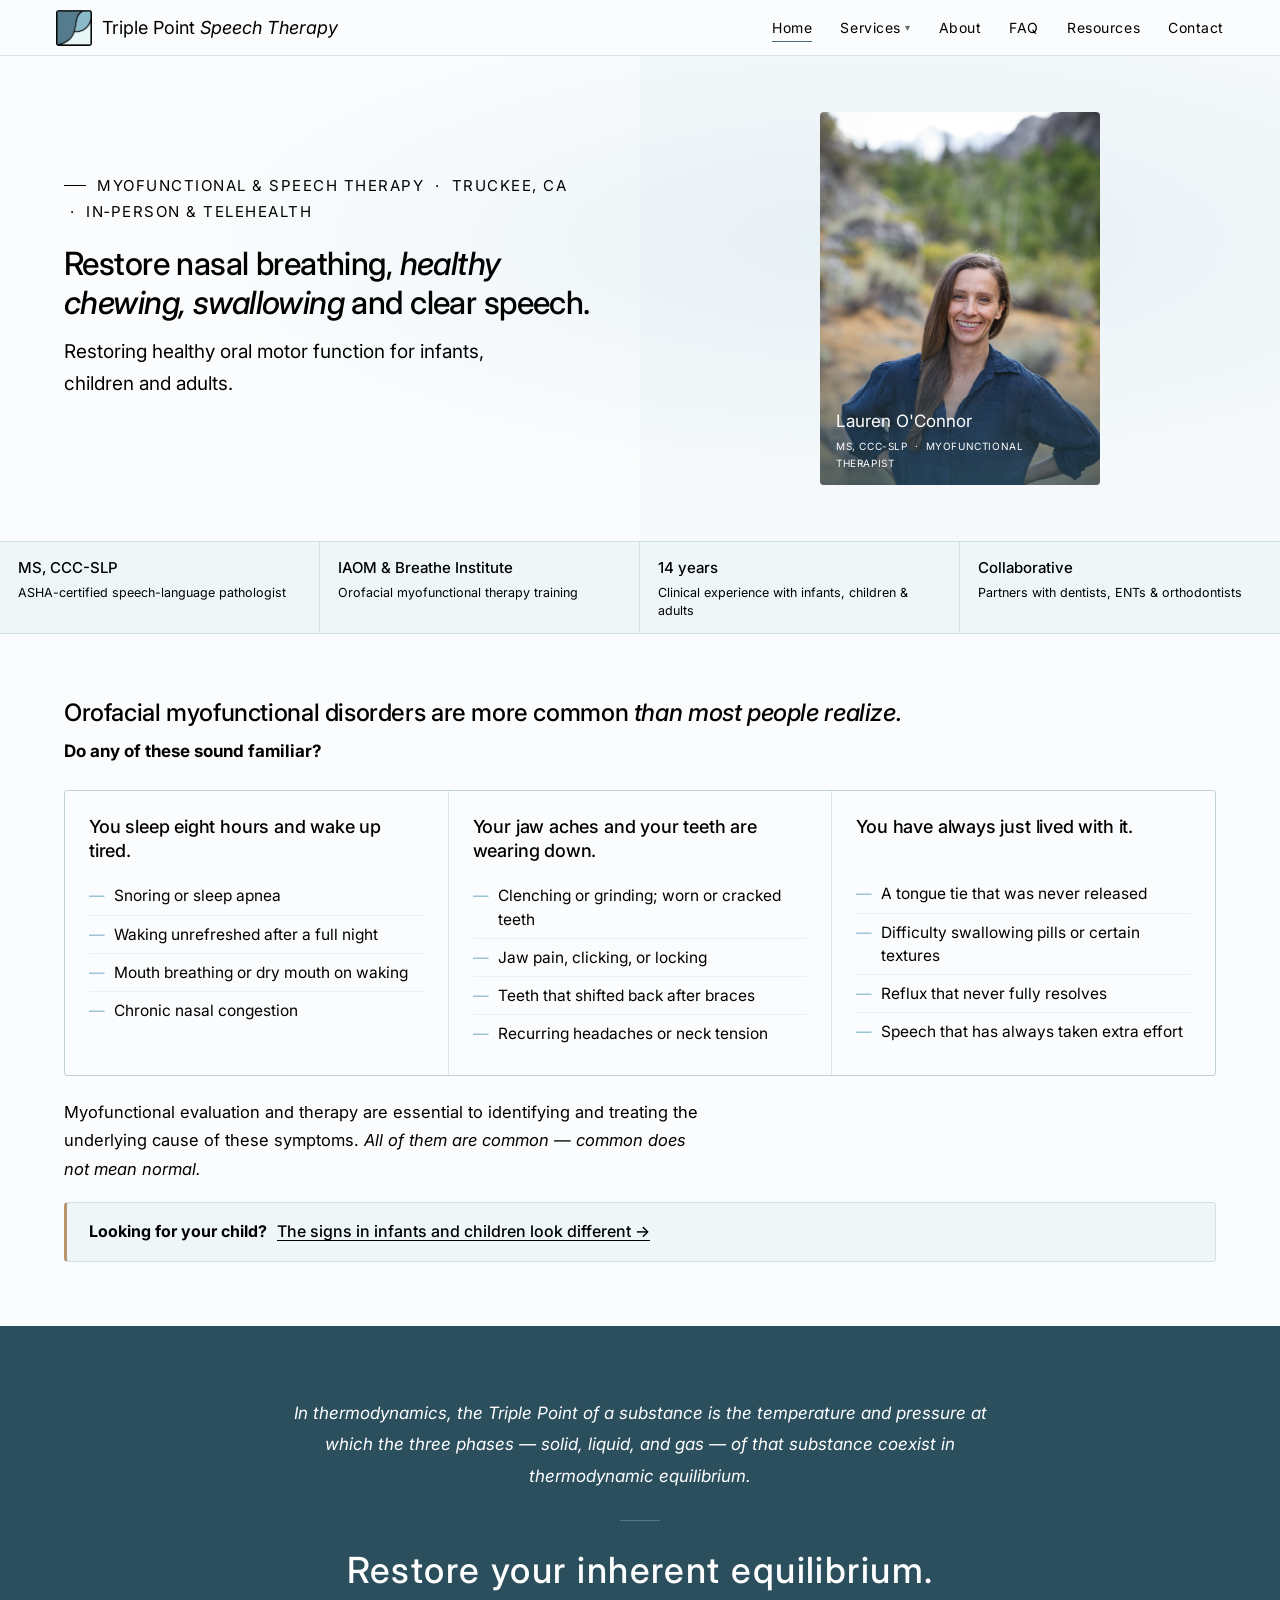
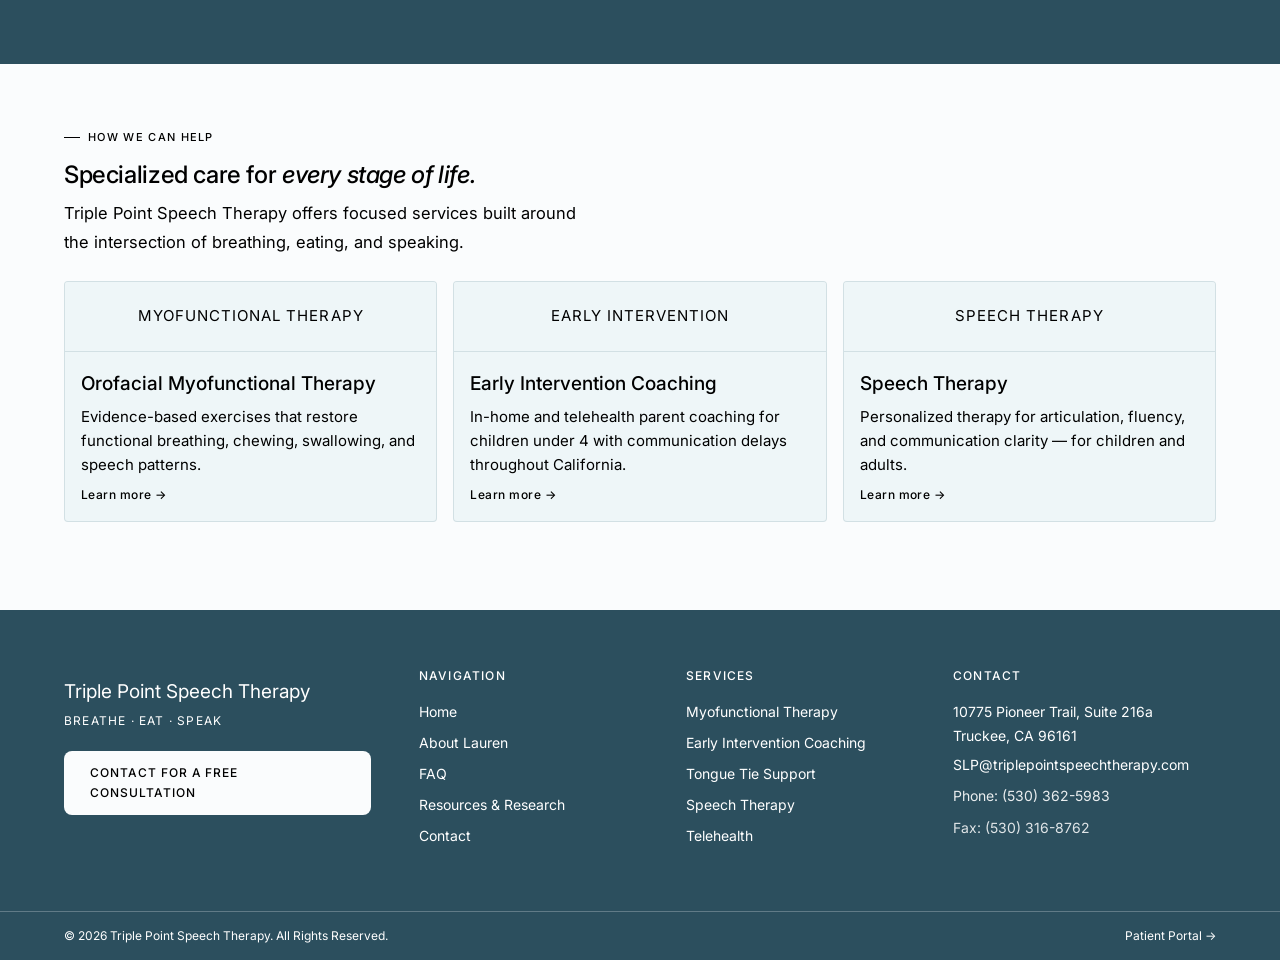
==== commit 784903d6: "Typography: back to Inter throughout, headings at weight 500 Reverts the Source Serif 4 experiment a" ====
--- a/index.html
+++ b/index.html
@@ -9,7 +9,7 @@
 <link rel="icon" type="image/png" href="favicon.png">
 <link rel="preconnect" href="https://fonts.googleapis.com">
 <link rel="preconnect" href="https://fonts.gstatic.com" crossorigin>
-<link rel="stylesheet" href="https://fonts.googleapis.com/css2?family=Source+Serif+4:ital,opsz,wght@0,8..60,400;0,8..60,500;0,8..60,600;1,8..60,400;1,8..60,500&amp;family=Inter:wght@400;500;600&amp;display=swap">
+<link rel="stylesheet" href="https://fonts.googleapis.com/css2?family=Inter:ital,opsz,wght@0,14..32,400;0,14..32,500;0,14..32,600;0,14..32,700;1,14..32,400;1,14..32,500&amp;display=swap">
 <link rel="stylesheet" href="css/style.css">
 <style>
 /* ── VARIABLES ── */
@@ -21,7 +21,7 @@
 .hero-left{display:flex;flex-direction:column;justify-content:center;padding:56px 48px 56px 64px;position:relative;z-index:1}
 .hero-left .hero-eyebrow{display:block;font-size:15px;font-weight:400;letter-spacing:.1em;color:var(--deep);line-height:1.75;max-width:520px;margin-bottom:18px}
 .hero-left .hero-eyebrow::before{display:inline-block;vertical-align:middle;width:22px;background:var(--deep);margin-right:11px;position:relative;top:-2px}
-.hero-h1{font-family:'Source Serif 4',Georgia,'Times New Roman',serif;font-size:clamp(26px,2.8vw,38px);font-weight:400;letter-spacing:-.014em;line-height:1.2;color:var(--deep);margin-bottom:14px;}
+.hero-h1{font-family:'Inter',-apple-system,'Segoe UI',Helvetica,Arial,sans-serif;font-size:clamp(25px,2.5vw,35px);font-weight:500;letter-spacing:-.018em;line-height:1.22;color:var(--deep);margin-bottom:14px;}
 .hero-h1 em{font-style:italic;color:var(--slate)}
 .hero-sub{font-size:19px;line-height:1.7;color:var(--muted);max-width:430px;margin-bottom:24px}
 .hero-right{position:relative;display:flex;align-items:center;justify-content:center;padding:56px 48px;background:rgba(139,186,202,.04)}
@@ -31,19 +31,19 @@
 .hero-img-frame::before{content:'';position:absolute;inset:0;background:linear-gradient(to bottom,transparent 55%,rgba(44,79,94,.65) 100%);z-index:1}
 .hero-img{position:absolute;inset:0;width:100%;height:100%;object-fit:cover;object-position:center top;display:block}
 .hero-img-caption{position:absolute;bottom:0;left:0;right:0;z-index:2;padding:14px 16px}
-.hero-name{display:block;font-family:'Source Serif 4',Georgia,'Times New Roman',serif;font-size:17px;color:var(--mist)}
+.hero-name{display:block;font-family:'Inter',-apple-system,'Segoe UI',Helvetica,Arial,sans-serif;font-size:17px;color:var(--mist)}
 .hero-cred{display:block;font-size:10px;color:rgba(216,235,240,.75);letter-spacing:.06em;text-transform:uppercase;margin-top:3px}
 
 /* ── TRUST BAR ── */
 .trust-bar{display:grid;grid-template-columns:repeat(auto-fit,minmax(160px,1fr));border-top:1px solid var(--border);border-bottom:1px solid var(--border);background:var(--mist)}
 .trust-item{padding:14px 18px;border-right:1px solid var(--border)}
 .trust-item:last-child{border-right:none}
-.trust-val{font-family:'Source Serif 4',Georgia,'Times New Roman',serif;font-size:15px;font-weight:500;color:var(--deep)}
+.trust-val{font-family:'Inter',-apple-system,'Segoe UI',Helvetica,Arial,sans-serif;font-size:15px;font-weight:500;color:var(--deep)}
 .trust-lbl{font-size:12.5px;color:var(--muted);margin-top:3px;line-height:1.4}
 
 /* ── SYMPTOMS ── */
 .symptoms{padding:64px 64px;background:var(--white)}
-.section-h2{font-family:'Source Serif 4',Georgia,'Times New Roman',serif;font-size:26px;font-weight:400;letter-spacing:-.012em;color:var(--deep);line-height:1.25;margin-bottom:8px;}
+.section-h2{font-family:'Inter',-apple-system,'Segoe UI',Helvetica,Arial,sans-serif;font-size:24px;font-weight:500;letter-spacing:-.016em;color:var(--deep);line-height:1.28;margin-bottom:8px;}
 .section-h2 em{font-style:italic;color:var(--slate)}
 .section-intro{font-size:16.5px;color:var(--muted);line-height:1.75;max-width:540px;margin-bottom:24px}
 .sym-ask{font-size:17px;font-weight:700;color:var(--deep);line-height:1.7;max-width:540px;margin-bottom:24px}
@@ -51,7 +51,7 @@
 .sym-emph{font-style:italic}
 .sym-wrap{display:grid;grid-template-columns:repeat(3,1fr);gap:1px;background:var(--border);border:1px solid var(--border);border-radius:4px;overflow:hidden;margin-bottom:20px}
 .sym-col{background:var(--white);padding:24px 24px 22px}
-.sym-head{font-family:'Source Serif 4',Georgia,'Times New Roman',serif;font-size:19px;font-weight:600;color:var(--deep);line-height:1.32;margin:0 0 14px;min-height:2.6em}
+.sym-head{font-family:'Inter',-apple-system,'Segoe UI',Helvetica,Arial,sans-serif;font-size:18px;font-weight:500;letter-spacing:-.01em;color:var(--deep);line-height:1.35;margin:0 0 14px;min-height:2.6em}
 .sym-list{list-style:none;padding:0;margin:0}
 .sym-list li{font-size:15.5px;color:var(--muted);line-height:1.5;padding:7px 0;border-bottom:1px solid rgba(85,124,141,.09);display:flex;gap:9px}
 .sym-list li:last-child{border-bottom:none}
@@ -65,7 +65,7 @@
 .triple-point-section{padding:72px 64px;background:var(--deep);text-align:center}
 .triple-point-inner{max-width:720px;margin:0 auto;display:flex;flex-direction:column;align-items:center;text-align:center}
 .tp-definition{display:block;font-size:17px;color:rgba(216,235,240,.82);line-height:1.85;font-weight:400;margin-bottom:28px;font-style:italic;width:100%;text-align:center}
-.tp-tagline{display:block;font-family:'Source Serif 4',Georgia,'Times New Roman',serif;font-size:clamp(27px,3.4vw,39px);font-weight:400;letter-spacing:-.012em;color:var(--mist);letter-spacing:.04em;line-height:1.2;text-wrap:balance;width:100%;text-align:center}
+.tp-tagline{display:block;font-family:'Inter',-apple-system,'Segoe UI',Helvetica,Arial,sans-serif;font-size:clamp(25px,3vw,36px);font-weight:500;letter-spacing:-.016em;color:var(--mist);letter-spacing:.04em;line-height:1.2;text-wrap:balance;width:100%;text-align:center}
 
 /* ── AIRWAY ── */
 
@@ -77,9 +77,9 @@
 .service-card{background:var(--mist);border:1px solid var(--border);border-radius:4px;overflow:hidden;cursor:pointer;transition:border-color .2s,transform .2s}
 .service-card:hover{border-color:var(--slate);transform:translateY(-3px)}
 .sc-label{width:100%;height:70px;display:flex;align-items:center;justify-content:center;background:var(--mist);border-bottom:1px solid var(--border)}
-.sc-label span{font-family:'Source Serif 4',Georgia,'Times New Roman',serif;font-size:15px;color:var(--slate);letter-spacing:.07em;text-transform:uppercase}
+.sc-label span{font-family:'Inter',-apple-system,'Segoe UI',Helvetica,Arial,sans-serif;font-size:15px;color:var(--slate);letter-spacing:.07em;text-transform:uppercase}
 .sc-body{padding:16px}
-.sc-body h3{font-family:'Source Serif 4',Georgia,'Times New Roman',serif;font-size:19px;font-weight:500;color:var(--deep);margin-bottom:6px}
+.sc-body h3{font-family:'Inter',-apple-system,'Segoe UI',Helvetica,Arial,sans-serif;font-size:19px;font-weight:500;color:var(--deep);margin-bottom:6px}
 .sc-body p{font-size:15px;color:var(--muted);line-height:1.6}
 .sc-link{font-size:12px;color:var(--slate);font-weight:500;letter-spacing:.04em;margin-top:8px;display:block}
 
@@ -97,7 +97,7 @@
   .hero-right{display:block;padding:0 20px 28px;background:none}
   .hero-img-frame{max-width:200px;margin:0 auto}
   .hero-left{padding:32px 20px 28px}
-  .hero-h1{font-size:26px;line-height:1.2}
+  .hero-h1{font-size:25px;line-height:1.22}
   .hero-sub{max-width:100%;font-size:17px}
 
   .trust-bar{grid-template-columns:1fr 1fr}
@@ -109,16 +109,16 @@
   .trust-lbl{font-size:11.5px}
 
   .symptoms{padding:32px 20px}
-  .section-h2{font-size:22px}
+  .section-h2{font-size:21px}
   .section-intro{font-size:15.5px}
   .sym-ask,.sym-note{font-size:15.5px}
   .sym-col{padding:18px 18px 16px}
-  .sym-head{font-size:18px;min-height:0}
+  .sym-head{font-size:17px;min-height:0}
 
   .triple-point-section{padding:40px 20px}
   .triple-point-inner{max-width:100%}
   .tp-definition{font-size:15.5px}
-  .tp-tagline{font-size:27px}
+  .tp-tagline{font-size:25px}
 
 
   .services-teaser{padding:32px 20px}
--- a/css/style.css
+++ b/css/style.css
@@ -20,7 +20,7 @@
 #main-nav.scrolled{box-shadow:0 2px 20px rgba(44,79,94,.1)}
 .nav-logo{display:flex;align-items:center;gap:10px}
 .nav-logo img{height:36px;width:36px;object-fit:contain;border-radius:3px;flex-shrink:0}
-.nav-logo span{font-family:'Source Serif 4',Georgia,'Times New Roman',serif;font-size:18px;font-weight:400;color:var(--deep)}
+.nav-logo span{font-family:'Inter',-apple-system,'Segoe UI',Helvetica,Arial,sans-serif;font-size:18px;font-weight:400;color:var(--deep)}
 .nav-logo em{font-style:italic;color:var(--slate)}
 .nav-links{display:flex;align-items:center;gap:28px}
 .nav-links a{font-size:14px;color:var(--muted);letter-spacing:.04em;transition:color .2s;position:relative}
@@ -40,21 +40,21 @@
 .btn-light:hover{background:var(--ice);transform:translateY(-1px)}
 .eyebrow{font-size:11.5px;font-weight:500;letter-spacing:.12em;text-transform:uppercase;color:var(--slate);display:flex;align-items:center;gap:10px;margin-bottom:16px}
 .eyebrow::before{content:'';width:24px;height:1px;background:var(--slate)}
-.section-h2{font-family:'Source Serif 4',Georgia,'Times New Roman',serif;font-size:clamp(25px,2.8vw,37px);font-weight:400;letter-spacing:-.012em;color:var(--deep);line-height:1.15;margin-bottom:16px;}
+.section-h2{font-family:'Inter',-apple-system,'Segoe UI',Helvetica,Arial,sans-serif;font-size:clamp(24px,2.5vw,34px);font-weight:500;letter-spacing:-.016em;color:var(--deep);line-height:1.15;margin-bottom:16px;}
 .section-h2 em{font-style:italic;color:var(--slate)}
 .section-intro{font-size:15px;color:var(--muted);line-height:1.8;max-width:580px;margin-bottom:48px}
 .trust-bar{display:grid;grid-template-columns:repeat(4,1fr);border-top:1px solid var(--border);border-bottom:1px solid var(--border);background:var(--mist)}
 .trust-item{padding:20px 28px;border-right:1px solid var(--border)}
 .trust-item:last-child{border-right:none}
-.trust-val{font-family:'Source Serif 4',Georgia,'Times New Roman',serif;font-size:17px;font-weight:500;color:var(--deep)}
+.trust-val{font-family:'Inter',-apple-system,'Segoe UI',Helvetica,Arial,sans-serif;font-size:17px;font-weight:500;color:var(--deep)}
 .trust-lbl{font-size:11px;color:var(--muted);margin-top:3px;line-height:1.4}
 .page-hero{padding:calc(var(--nav-h) + 60px) 64px 64px;background:var(--mist);border-bottom:1px solid var(--border)}
-.page-hero h1{font-family:'Source Serif 4',Georgia,'Times New Roman',serif;font-size:clamp(29px,3.4vw,45px);font-weight:400;letter-spacing:-.014em;color:var(--deep);line-height:1.12;max-width:700px;margin-top:14px;}
+.page-hero h1{font-family:'Inter',-apple-system,'Segoe UI',Helvetica,Arial,sans-serif;font-size:clamp(28px,3vw,42px);font-weight:500;letter-spacing:-.018em;color:var(--deep);line-height:1.12;max-width:700px;margin-top:14px;}
 .page-hero h1 em{font-style:italic;color:var(--slate)}
 .page-hero p{font-size:17px;color:var(--muted);line-height:1.8;max-width:540px;margin-top:16px}
 footer{background:var(--deep);color:rgba(216,235,240,.82);padding:56px 64px;display:grid;grid-template-columns:1.4fr 1fr 1fr 1.2fr;gap:48px}
 .footer-brand img{height:44px;width:auto;opacity:.9}
-.footer-name{font-family:'Source Serif 4',Georgia,'Times New Roman',serif;font-size:19px;color:var(--white);font-weight:400;margin-top:10px}
+.footer-name{font-family:'Inter',-apple-system,'Segoe UI',Helvetica,Arial,sans-serif;font-size:19px;color:var(--white);font-weight:400;margin-top:10px}
 .footer-tagline{font-size:12px;letter-spacing:.1em;text-transform:uppercase;color:var(--steel);margin-top:4px}
 .footer-cta{margin-top:20px;border-radius:8px}
 .footer-col h4{font-size:12px;font-weight:500;letter-spacing:.1em;text-transform:uppercase;color:var(--white);margin-bottom:14px}
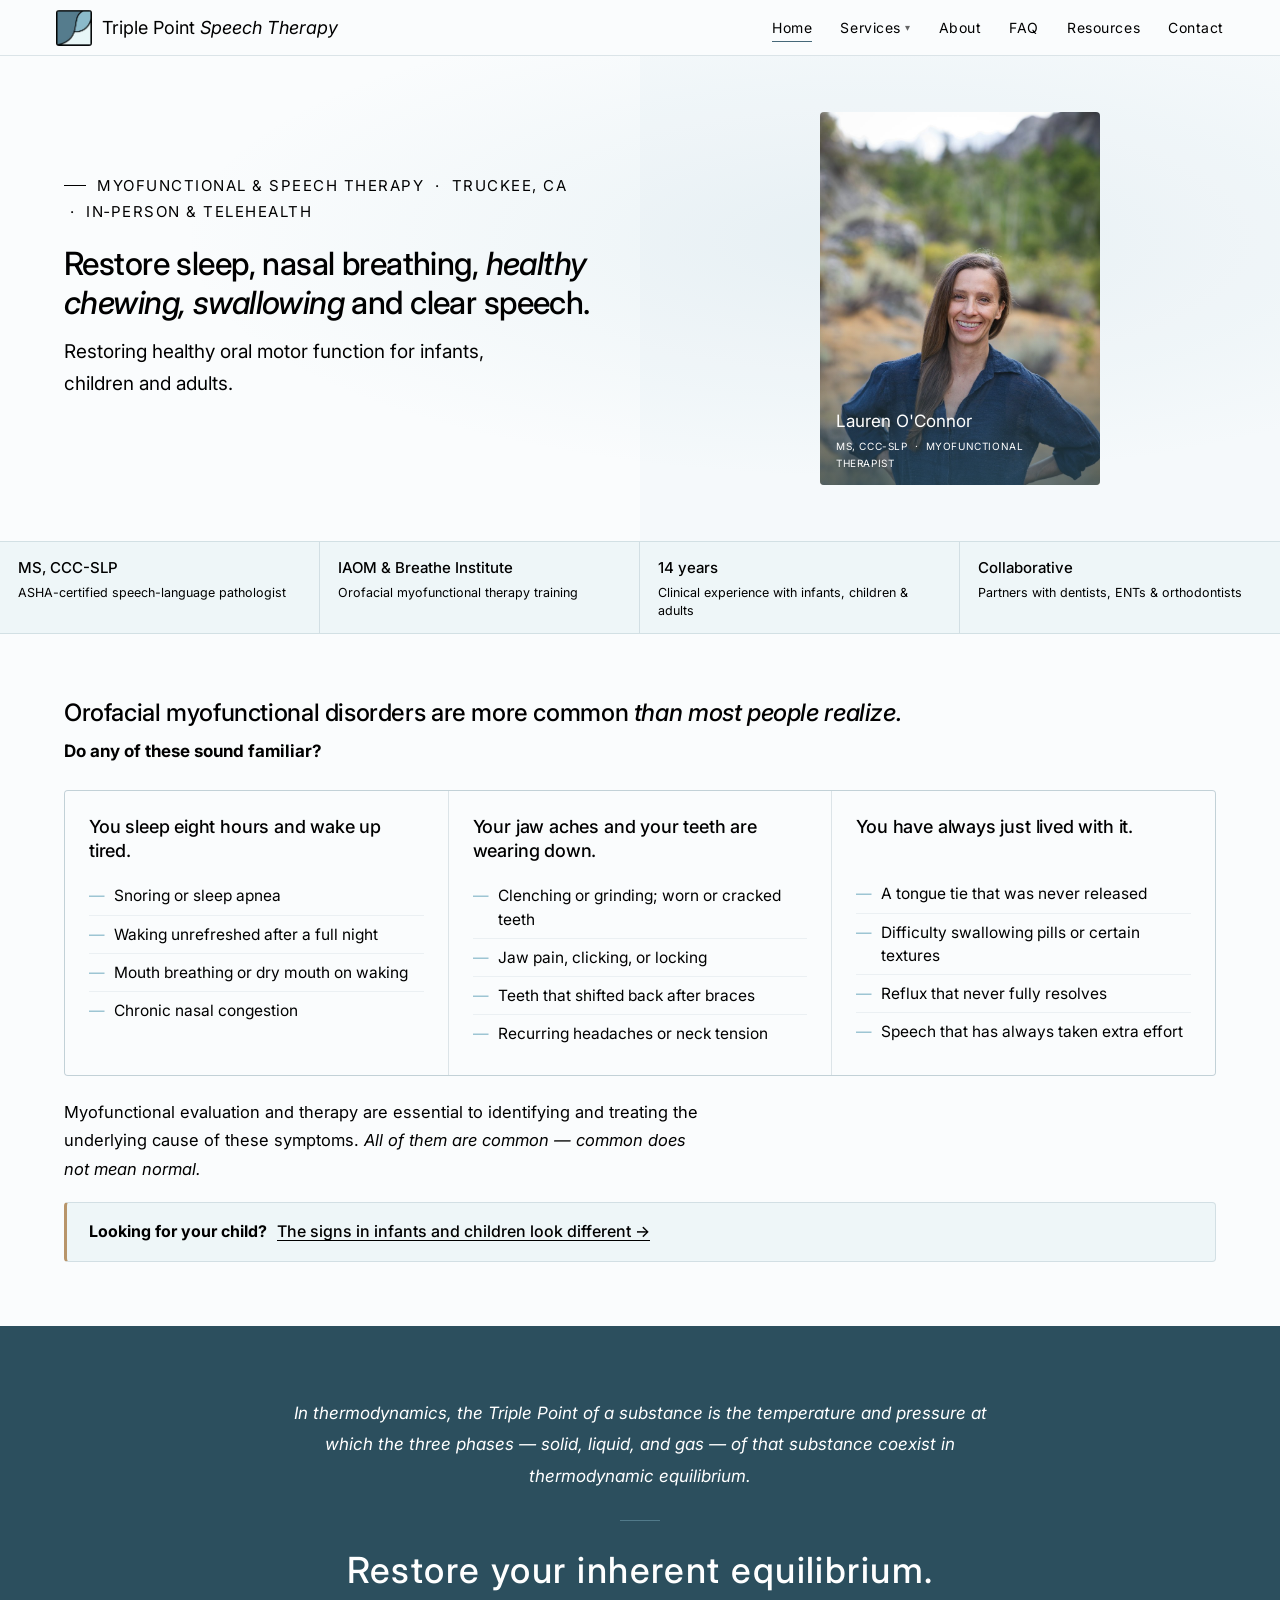
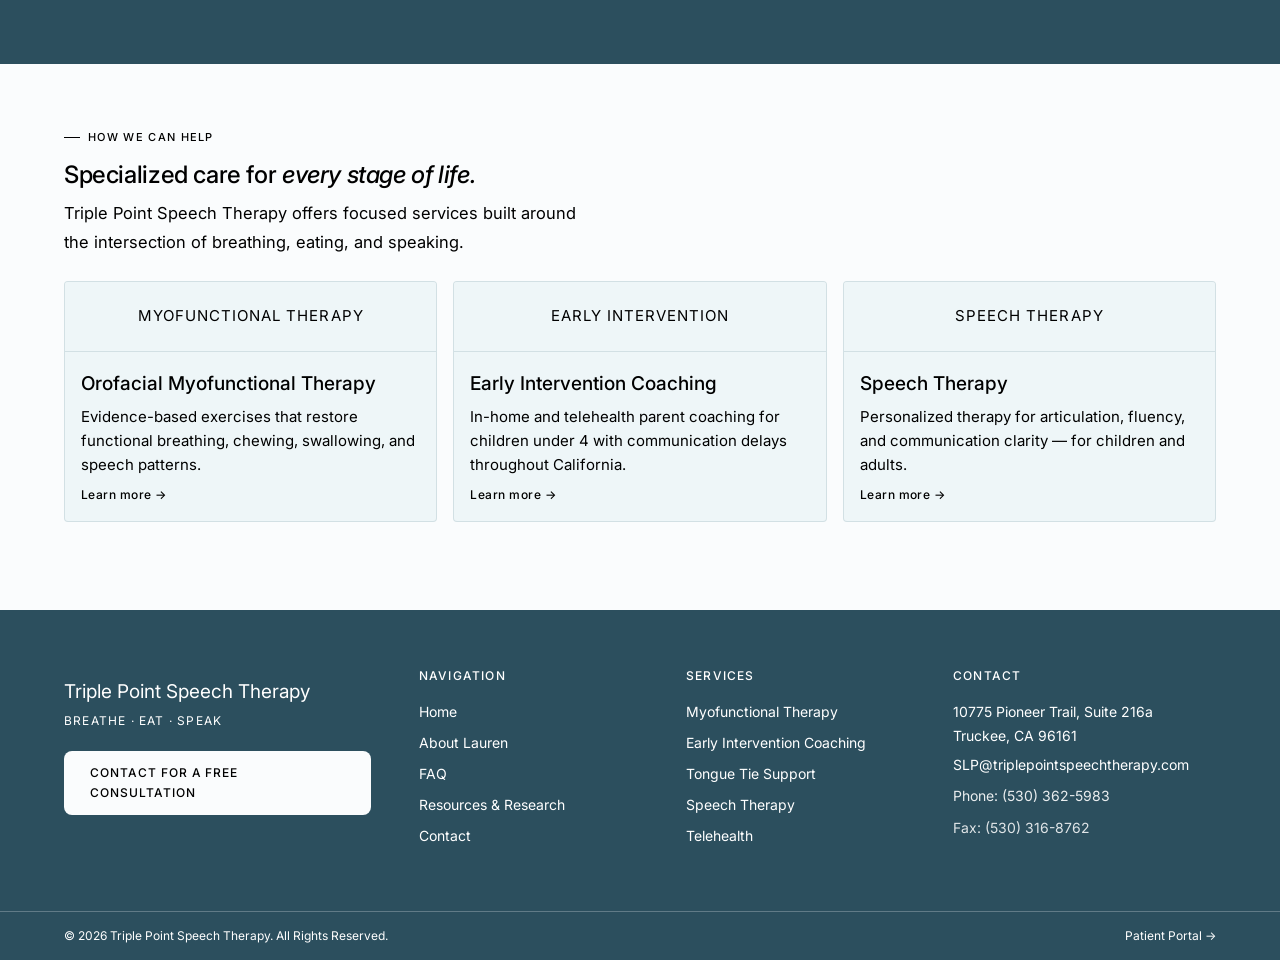
==== commit fb5ef656: "Home: lead the headline with sleep "Restore nasal breathing, healthy chewing, swallowing and clear s" ====
--- a/index.html
+++ b/index.html
@@ -206,7 +206,7 @@
   <div class="hero-bg"></div>
   <div class="hero-left anim">
     <div class="eyebrow hero-eyebrow">Myofunctional &amp; Speech Therapy &nbsp;·&nbsp; Truckee, CA &nbsp;·&nbsp; In&#8209;person &amp; Telehealth</div>
-    <h1 class="hero-h1">Restore nasal breathing, <em>healthy chewing, swallowing</em> and clear speech.</h1>
+    <h1 class="hero-h1">Restore sleep, nasal breathing, <em>healthy chewing, swallowing</em> and clear speech.</h1>
     <p class="hero-sub">Restoring healthy oral motor function for infants, children and adults.</p>
   </div>
   <div class="hero-right">
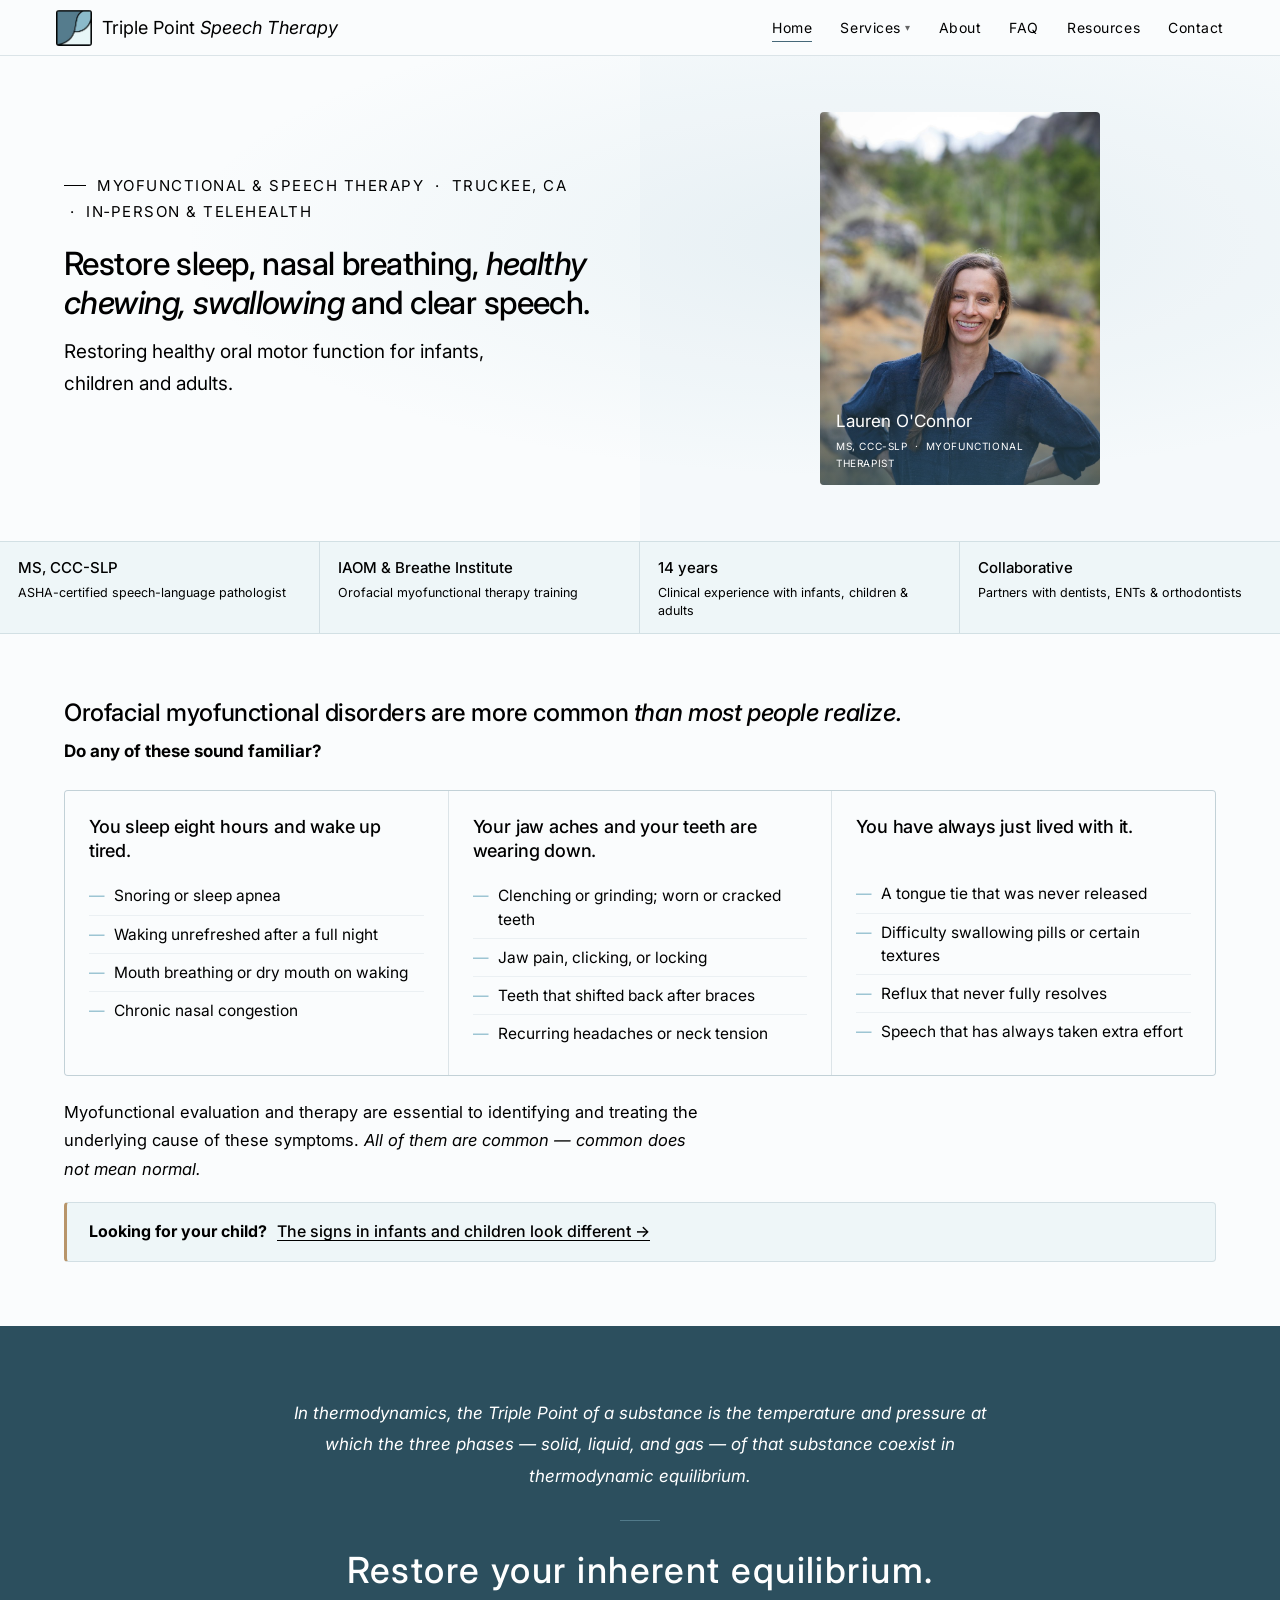
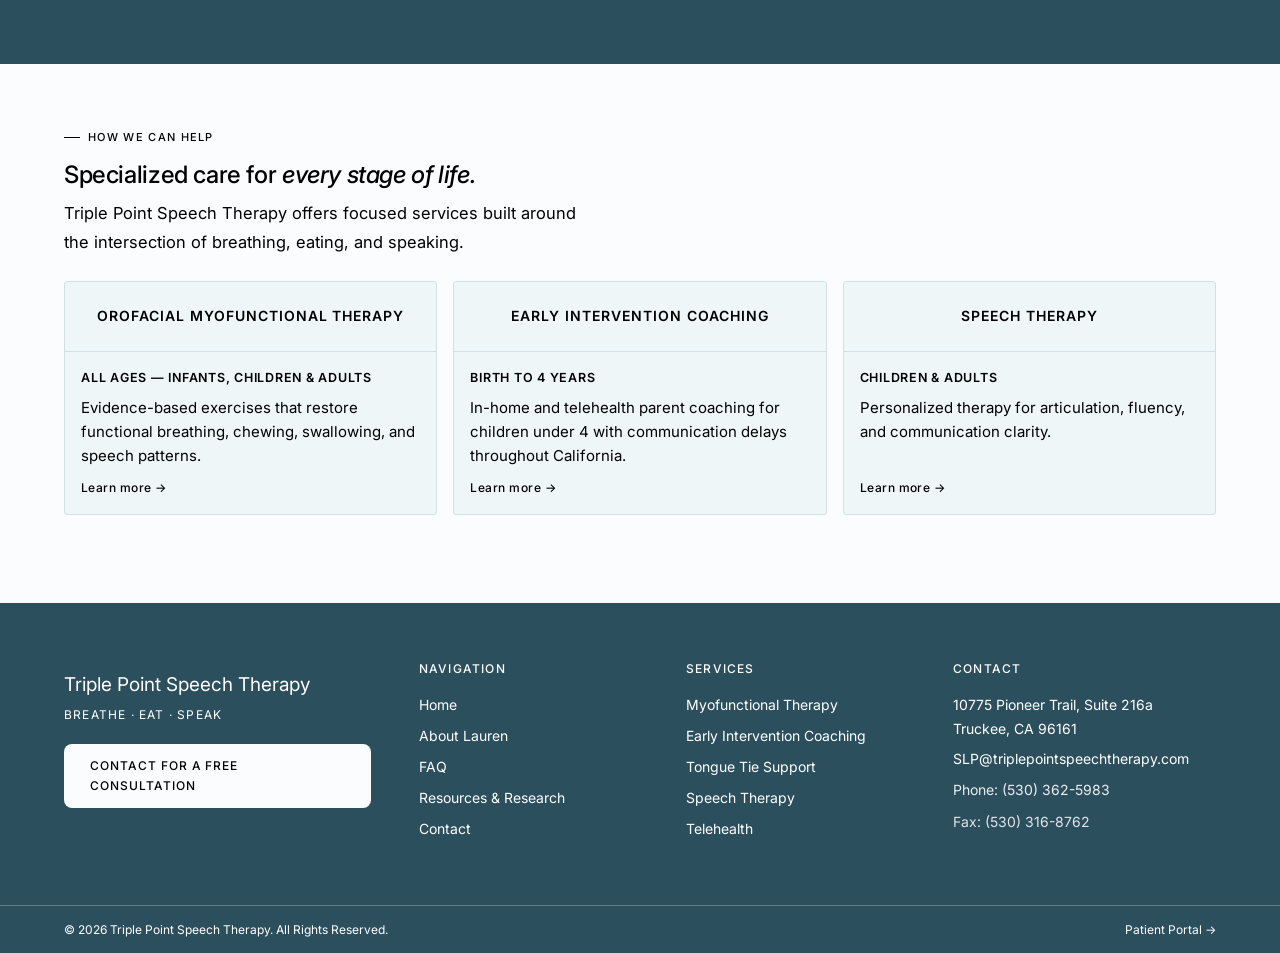
==== commit df87b4cf: "Home: show who each service is for on the services cards The card header band and the heading beneat" ====
--- a/index.html
+++ b/index.html
@@ -74,14 +74,14 @@
 /* ── SERVICES TEASER ── */
 .services-teaser{padding:64px 64px;background:var(--white)}
 .services-grid{display:grid;grid-template-columns:repeat(auto-fit,minmax(240px,1fr));gap:16px;margin-bottom:24px}
-.service-card{background:var(--mist);border:1px solid var(--border);border-radius:4px;overflow:hidden;cursor:pointer;transition:border-color .2s,transform .2s}
+.service-card{background:var(--mist);border:1px solid var(--border);border-radius:4px;overflow:hidden;cursor:pointer;transition:border-color .2s,transform .2s;display:flex;flex-direction:column}
 .service-card:hover{border-color:var(--slate);transform:translateY(-3px)}
 .sc-label{width:100%;height:70px;display:flex;align-items:center;justify-content:center;background:var(--mist);border-bottom:1px solid var(--border)}
-.sc-label span{font-family:'Inter',-apple-system,'Segoe UI',Helvetica,Arial,sans-serif;font-size:15px;color:var(--slate);letter-spacing:.07em;text-transform:uppercase}
-.sc-body{padding:16px}
-.sc-body h3{font-family:'Inter',-apple-system,'Segoe UI',Helvetica,Arial,sans-serif;font-size:19px;font-weight:500;color:var(--deep);margin-bottom:6px}
+.sc-label h3{font-family:'Inter',-apple-system,'Segoe UI',Helvetica,Arial,sans-serif;font-size:14px;font-weight:600;color:var(--deep);letter-spacing:.07em;text-transform:uppercase;text-align:center;margin:0;padding:0 14px;line-height:1.35}
+.sc-who{font-size:12.5px;font-weight:600;color:var(--slate);letter-spacing:.06em;text-transform:uppercase;margin-bottom:8px}
+.sc-body{padding:16px;display:flex;flex-direction:column;flex:1}
 .sc-body p{font-size:15px;color:var(--muted);line-height:1.6}
-.sc-link{font-size:12px;color:var(--slate);font-weight:500;letter-spacing:.04em;margin-top:8px;display:block}
+.sc-link{font-size:12px;color:var(--slate);font-weight:500;letter-spacing:.04em;margin-top:auto;padding-top:10px;display:block}
 
 /* ── EYEBROW ── */
 .eyebrow{font-size:11px;font-weight:500;letter-spacing:.12em;text-transform:uppercase;color:var(--slate);display:flex;align-items:center;gap:8px;margin-bottom:14px}
@@ -281,27 +281,27 @@
   <p class="section-intro">Triple Point Speech Therapy offers focused services built around the intersection of breathing, eating, and speaking.</p>
   <div class="services-grid">
     <div class="service-card" onclick="location.href='myofunctional-therapy.html'">
-      <div class="sc-label"><span>Myofunctional Therapy</span></div>
+      <div class="sc-label"><h3>Orofacial Myofunctional Therapy</h3></div>
       <div class="sc-body">
-        <h3>Orofacial Myofunctional Therapy</h3>
+        <div class="sc-who">All ages &mdash; infants, children &amp; adults</div>
         <p>Evidence-based exercises that restore functional breathing, chewing, swallowing, and speech patterns.</p>
-        <span class="sc-link">Learn more →</span>
+        <span class="sc-link">Learn more &rarr;</span>
       </div>
     </div>
     <div class="service-card" onclick="location.href='early-intervention.html'">
-      <div class="sc-label"><span>Early Intervention</span></div>
+      <div class="sc-label"><h3>Early Intervention Coaching</h3></div>
       <div class="sc-body">
-        <h3>Early Intervention Coaching</h3>
+        <div class="sc-who">Birth to 4 years</div>
         <p>In-home and telehealth parent coaching for children under 4 with communication delays throughout California.</p>
-        <span class="sc-link">Learn more →</span>
+        <span class="sc-link">Learn more &rarr;</span>
       </div>
     </div>
     <div class="service-card" onclick="location.href='speech-therapy.html'">
-      <div class="sc-label"><span>Speech Therapy</span></div>
+      <div class="sc-label"><h3>Speech Therapy</h3></div>
       <div class="sc-body">
-        <h3>Speech Therapy</h3>
-        <p>Personalized therapy for articulation, fluency, and communication clarity — for children and adults.</p>
-        <span class="sc-link">Learn more →</span>
+        <div class="sc-who">Children &amp; adults</div>
+        <p>Personalized therapy for articulation, fluency, and communication clarity.</p>
+        <span class="sc-link">Learn more &rarr;</span>
       </div>
     </div>
   </div>
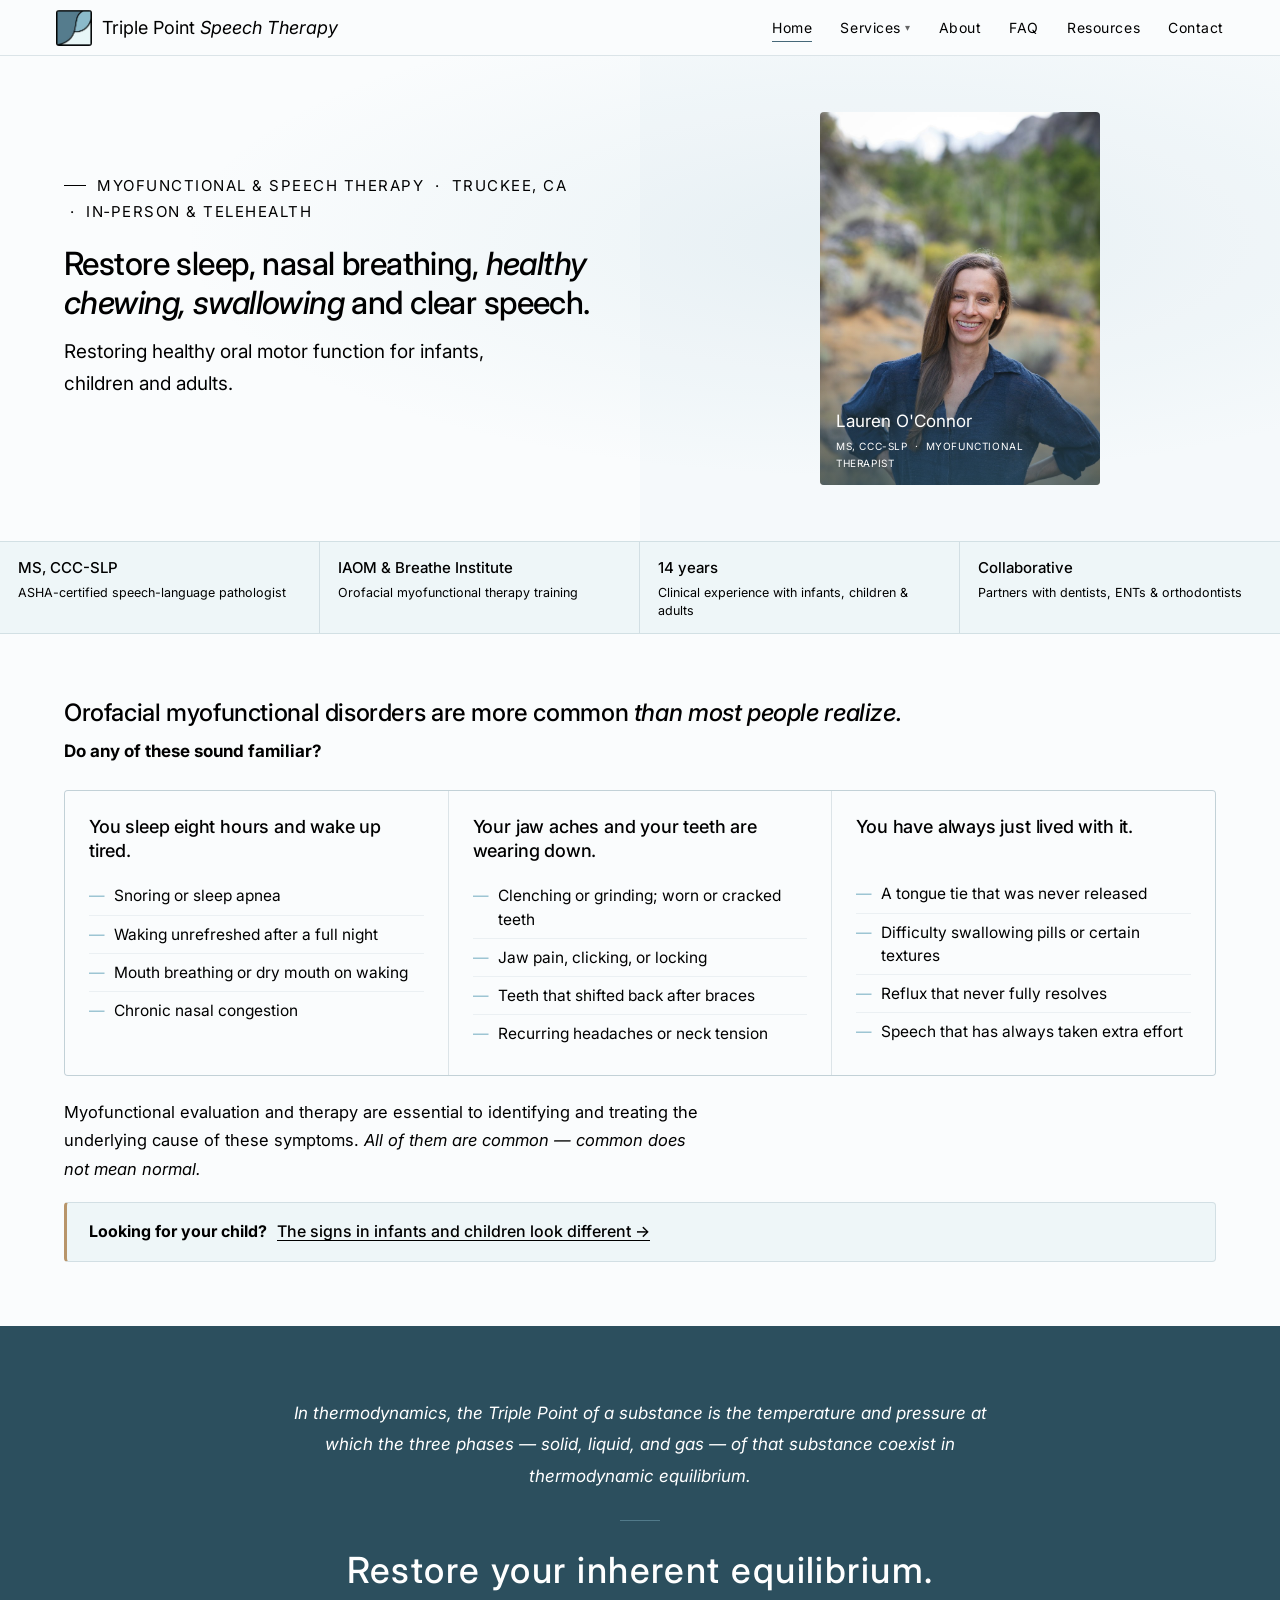
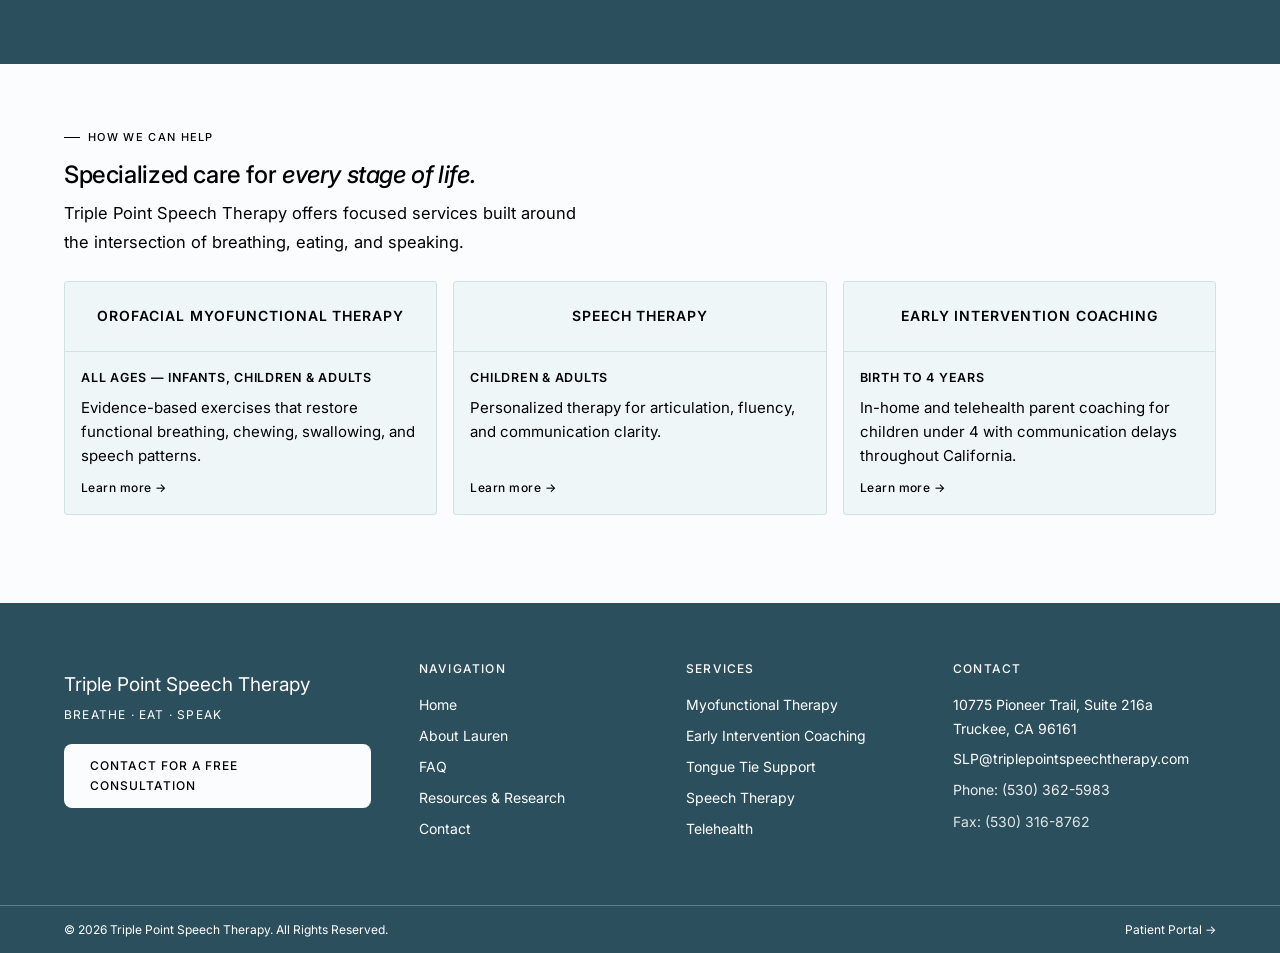
==== commit d4d8c6e6: "Home: move Speech Therapy to the middle services card Co-Authored-By: Claude Opus 5 <noreply@anthrop" ====
--- a/index.html
+++ b/index.html
@@ -288,6 +288,14 @@
         <span class="sc-link">Learn more &rarr;</span>
       </div>
     </div>
+    <div class="service-card" onclick="location.href='speech-therapy.html'">
+      <div class="sc-label"><h3>Speech Therapy</h3></div>
+      <div class="sc-body">
+        <div class="sc-who">Children &amp; adults</div>
+        <p>Personalized therapy for articulation, fluency, and communication clarity.</p>
+        <span class="sc-link">Learn more &rarr;</span>
+      </div>
+    </div>
     <div class="service-card" onclick="location.href='early-intervention.html'">
       <div class="sc-label"><h3>Early Intervention Coaching</h3></div>
       <div class="sc-body">
@@ -296,14 +304,6 @@
         <span class="sc-link">Learn more &rarr;</span>
       </div>
     </div>
-    <div class="service-card" onclick="location.href='speech-therapy.html'">
-      <div class="sc-label"><h3>Speech Therapy</h3></div>
-      <div class="sc-body">
-        <div class="sc-who">Children &amp; adults</div>
-        <p>Personalized therapy for articulation, fluency, and communication clarity.</p>
-        <span class="sc-link">Learn more &rarr;</span>
-      </div>
-    </div>
   </div>
 </section>
 
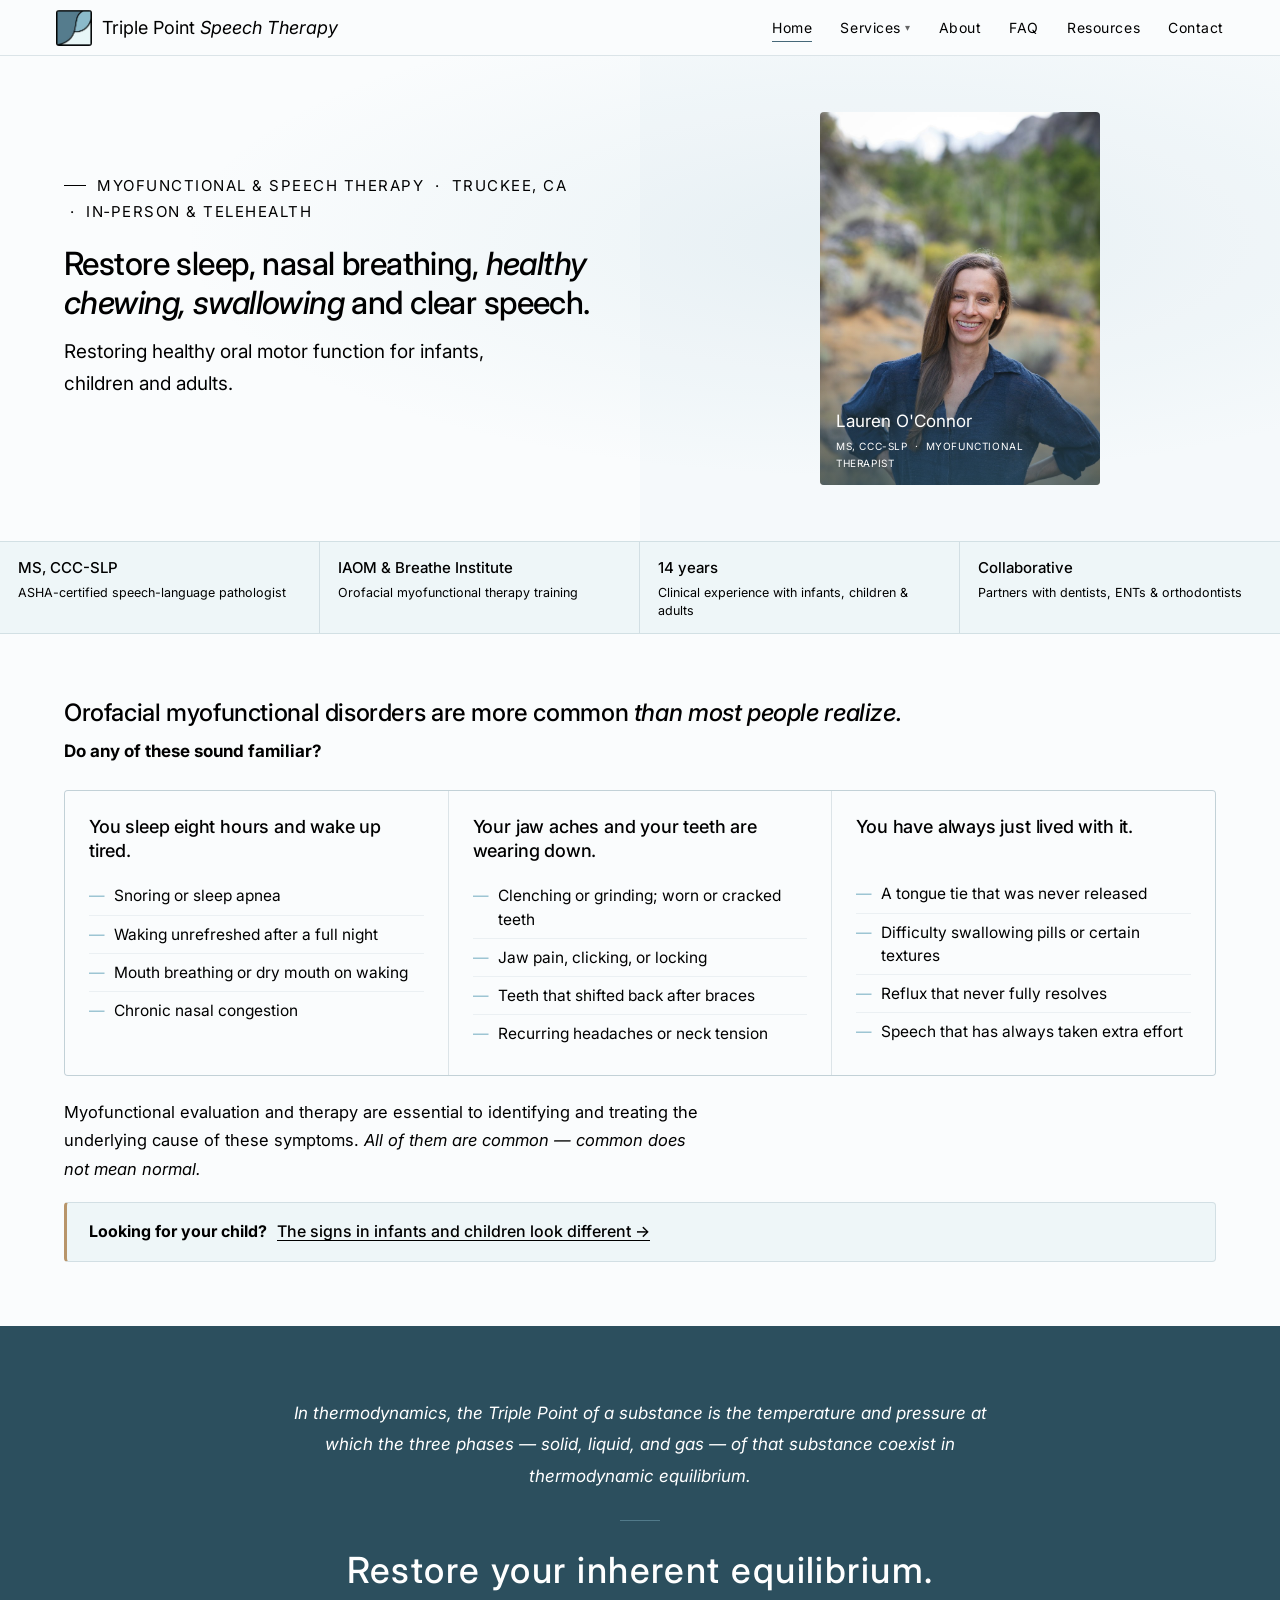
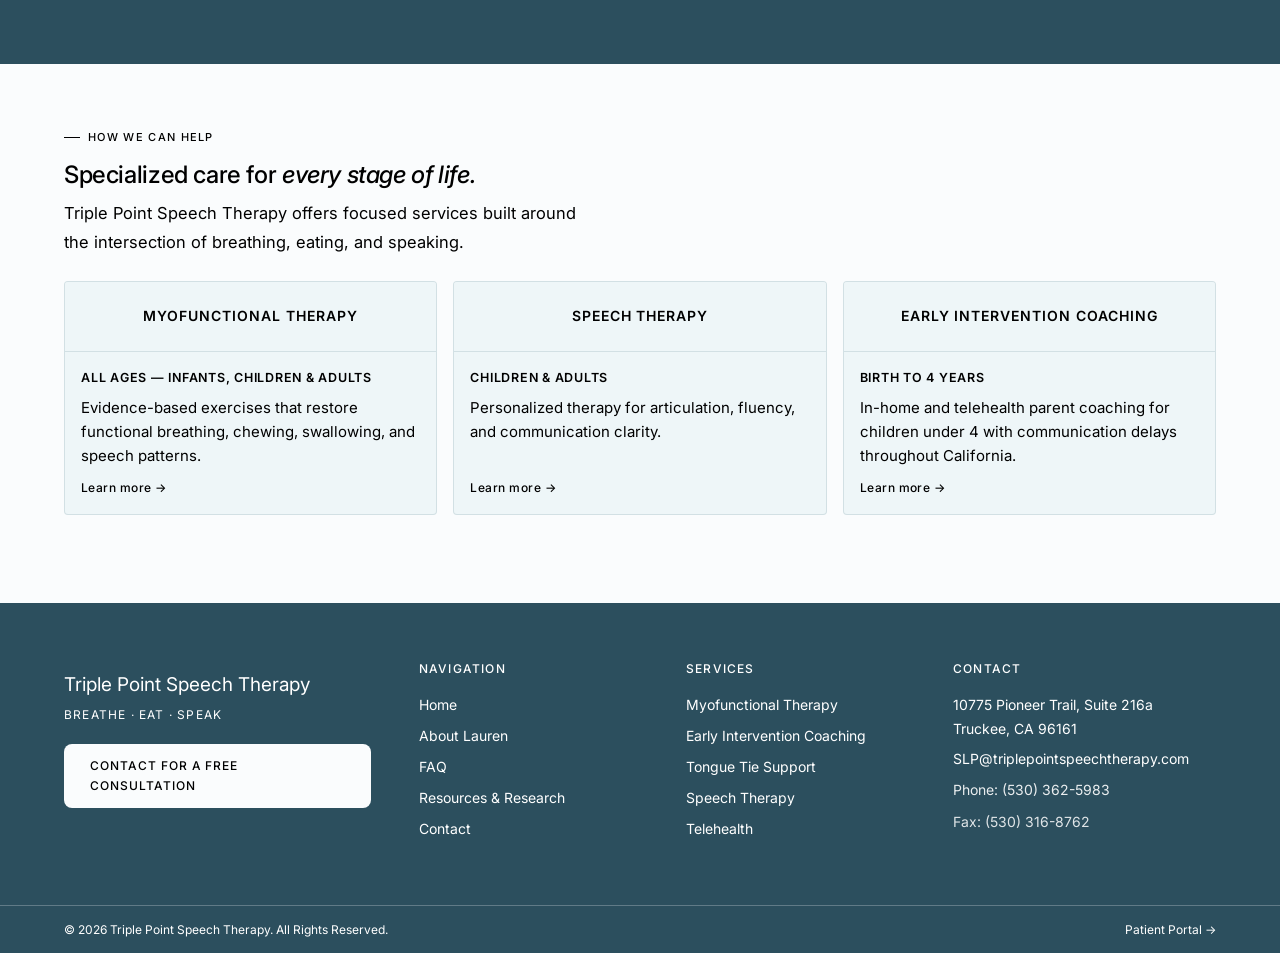
==== commit d9709d0b: "Home: shorten the first services card to Myofunctional Therapy Co-Authored-By: Claude Opus 5 <norepl" ====
--- a/index.html
+++ b/index.html
@@ -281,7 +281,7 @@
   <p class="section-intro">Triple Point Speech Therapy offers focused services built around the intersection of breathing, eating, and speaking.</p>
   <div class="services-grid">
     <div class="service-card" onclick="location.href='myofunctional-therapy.html'">
-      <div class="sc-label"><h3>Orofacial Myofunctional Therapy</h3></div>
+      <div class="sc-label"><h3>Myofunctional Therapy</h3></div>
       <div class="sc-body">
         <div class="sc-who">All ages &mdash; infants, children &amp; adults</div>
         <p>Evidence-based exercises that restore functional breathing, chewing, swallowing, and speech patterns.</p>
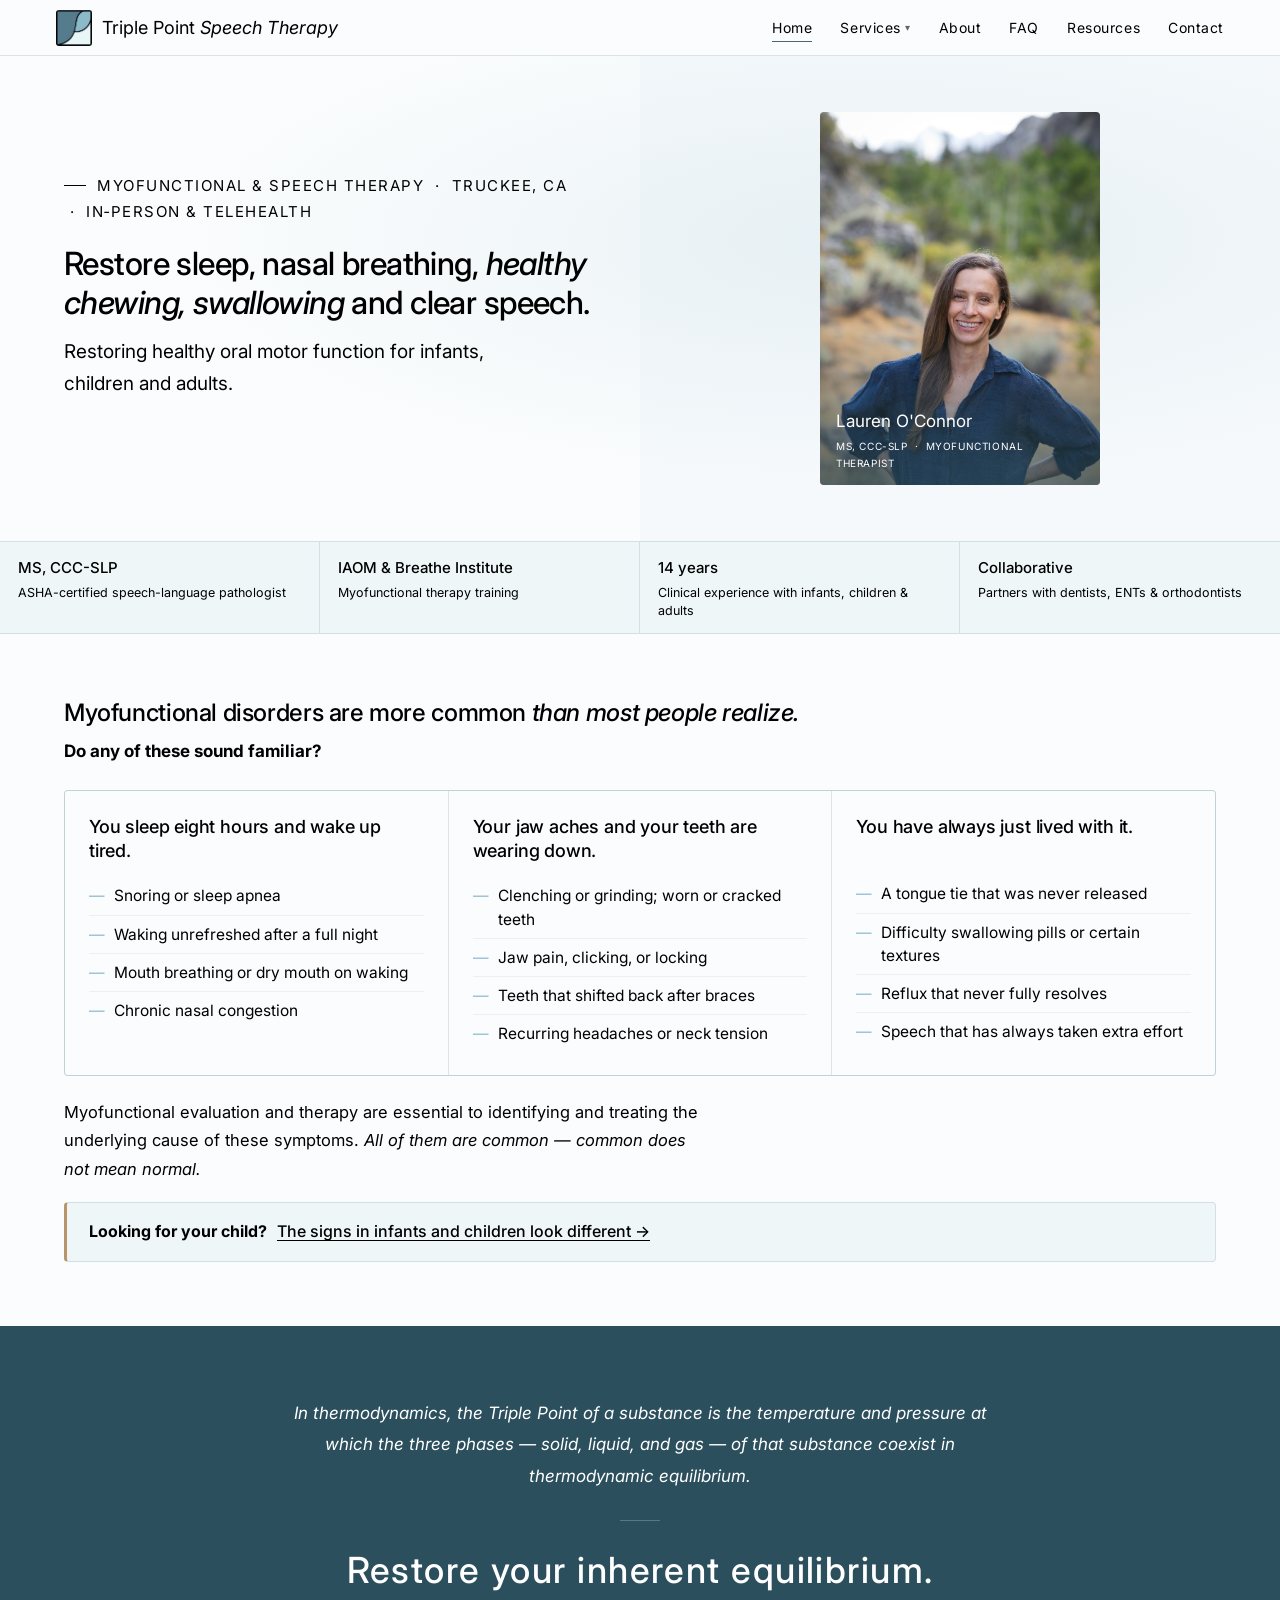
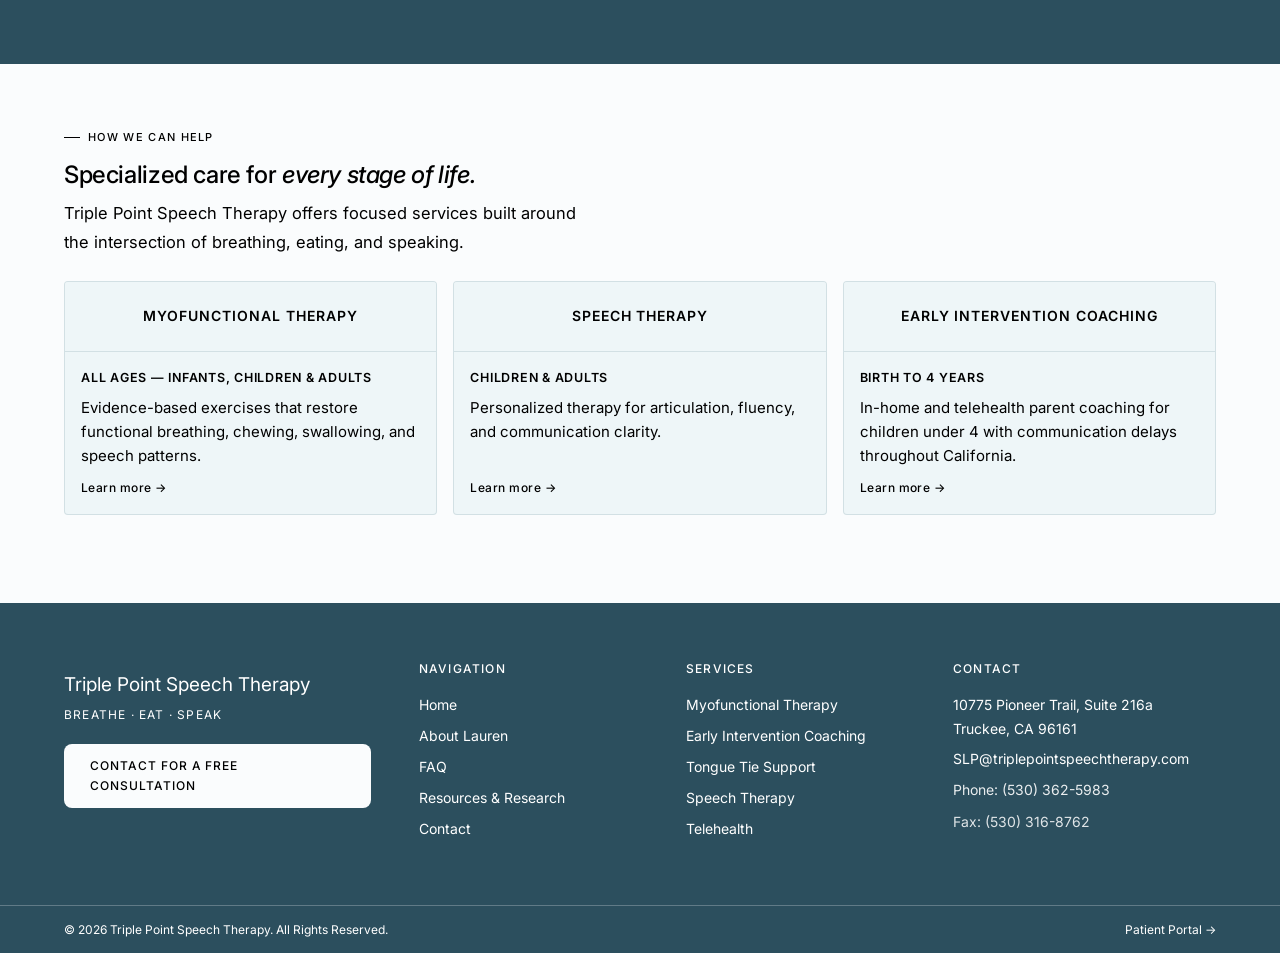
==== commit 871e347b: "Shorten the service name to "Myofunctional Therapy" in visible copy The home page card led the way; " ====
--- a/index.html
+++ b/index.html
@@ -223,14 +223,14 @@
 <!-- TRUST BAR -->
 <div class="trust-bar">
   <div class="trust-item"><div class="trust-val">MS, CCC-SLP</div><div class="trust-lbl">ASHA-certified speech-language pathologist</div></div>
-  <div class="trust-item"><div class="trust-val">IAOM &amp; Breathe Institute</div><div class="trust-lbl">Orofacial myofunctional therapy training</div></div>
+  <div class="trust-item"><div class="trust-val">IAOM &amp; Breathe Institute</div><div class="trust-lbl">Myofunctional therapy training</div></div>
   <div class="trust-item"><div class="trust-val">14 years</div><div class="trust-lbl">Clinical experience with infants, children &amp; adults</div></div>
   <div class="trust-item"><div class="trust-val">Collaborative</div><div class="trust-lbl">Partners with dentists, ENTs &amp; orthodontists</div></div>
 </div>
 
 <!-- SYMPTOMS -->
 <section class="symptoms">
-  <h2 class="section-h2">Orofacial myofunctional disorders are more common <em>than most people realize.</em></h2>
+  <h2 class="section-h2">Myofunctional disorders are more common <em>than most people realize.</em></h2>
   <p class="sym-ask">Do any of these sound familiar?</p>
 <div class="sym-wrap">
   <div class="sym-col">
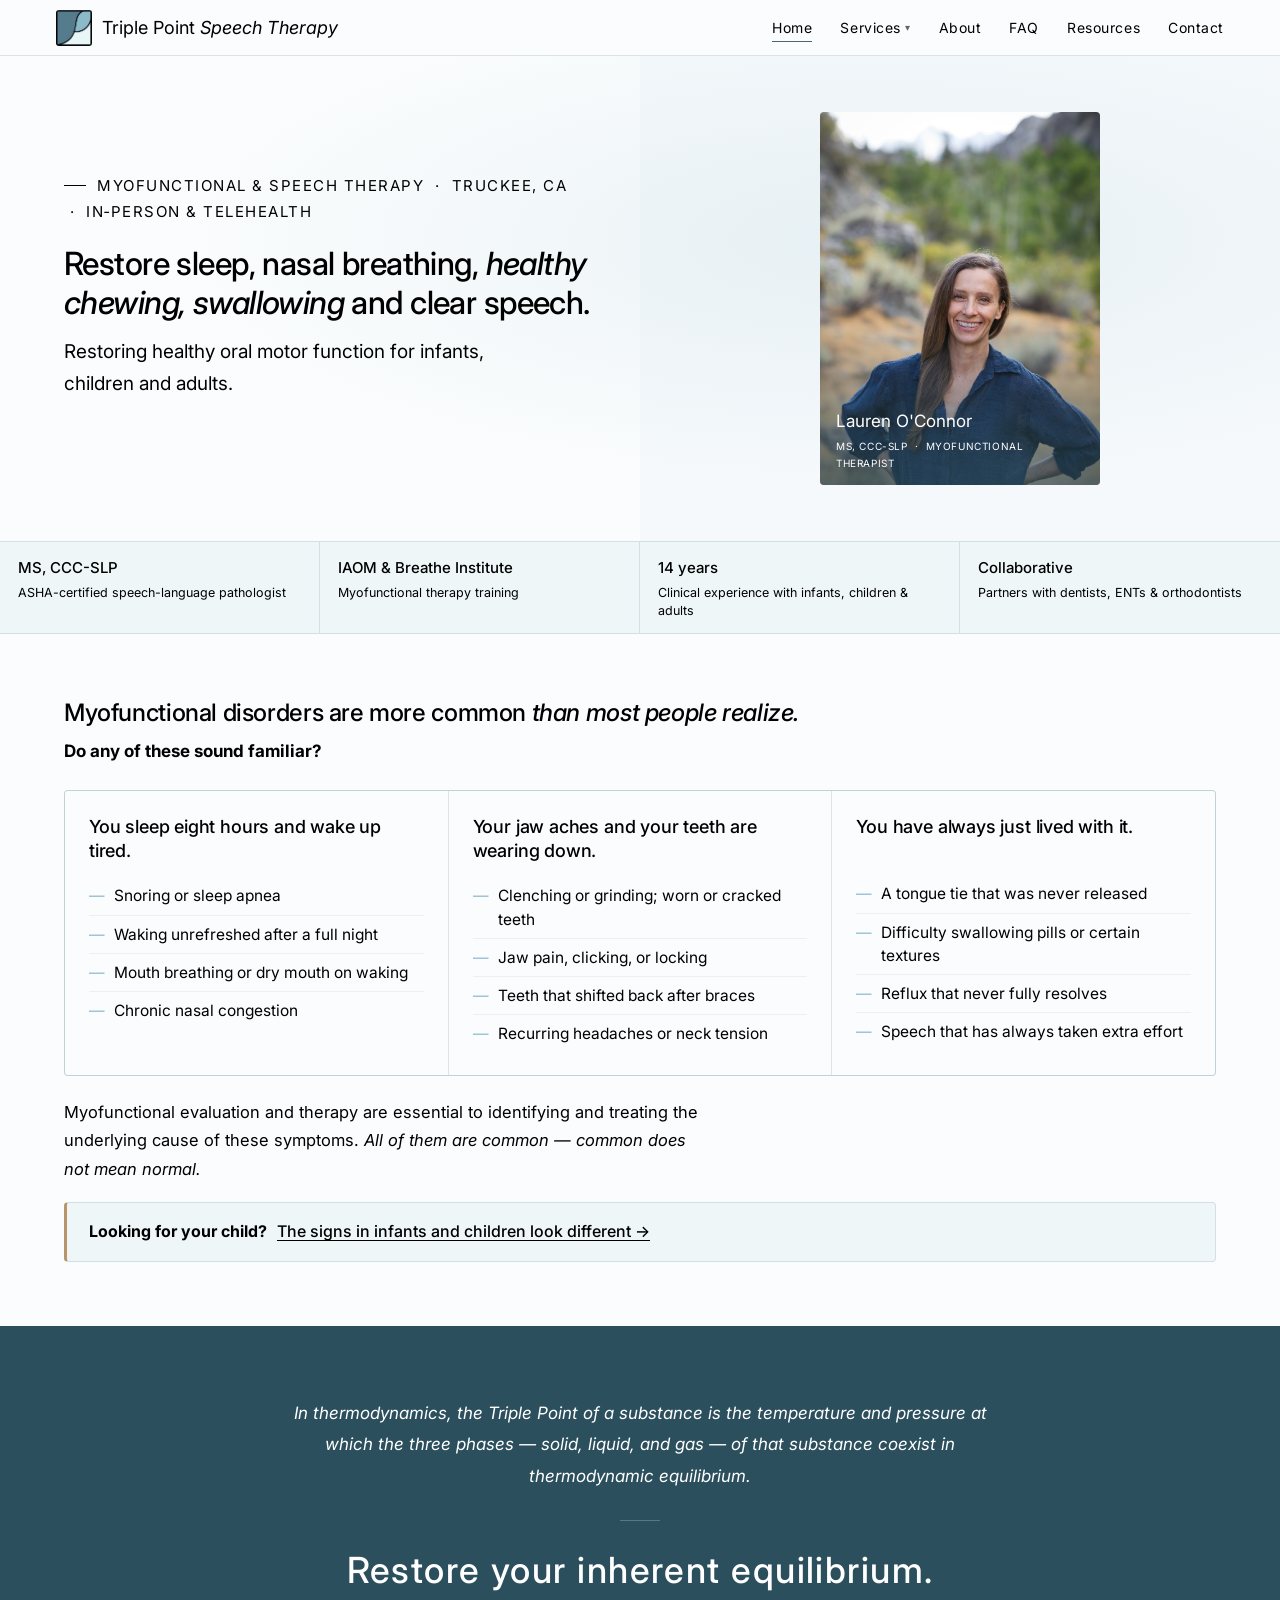
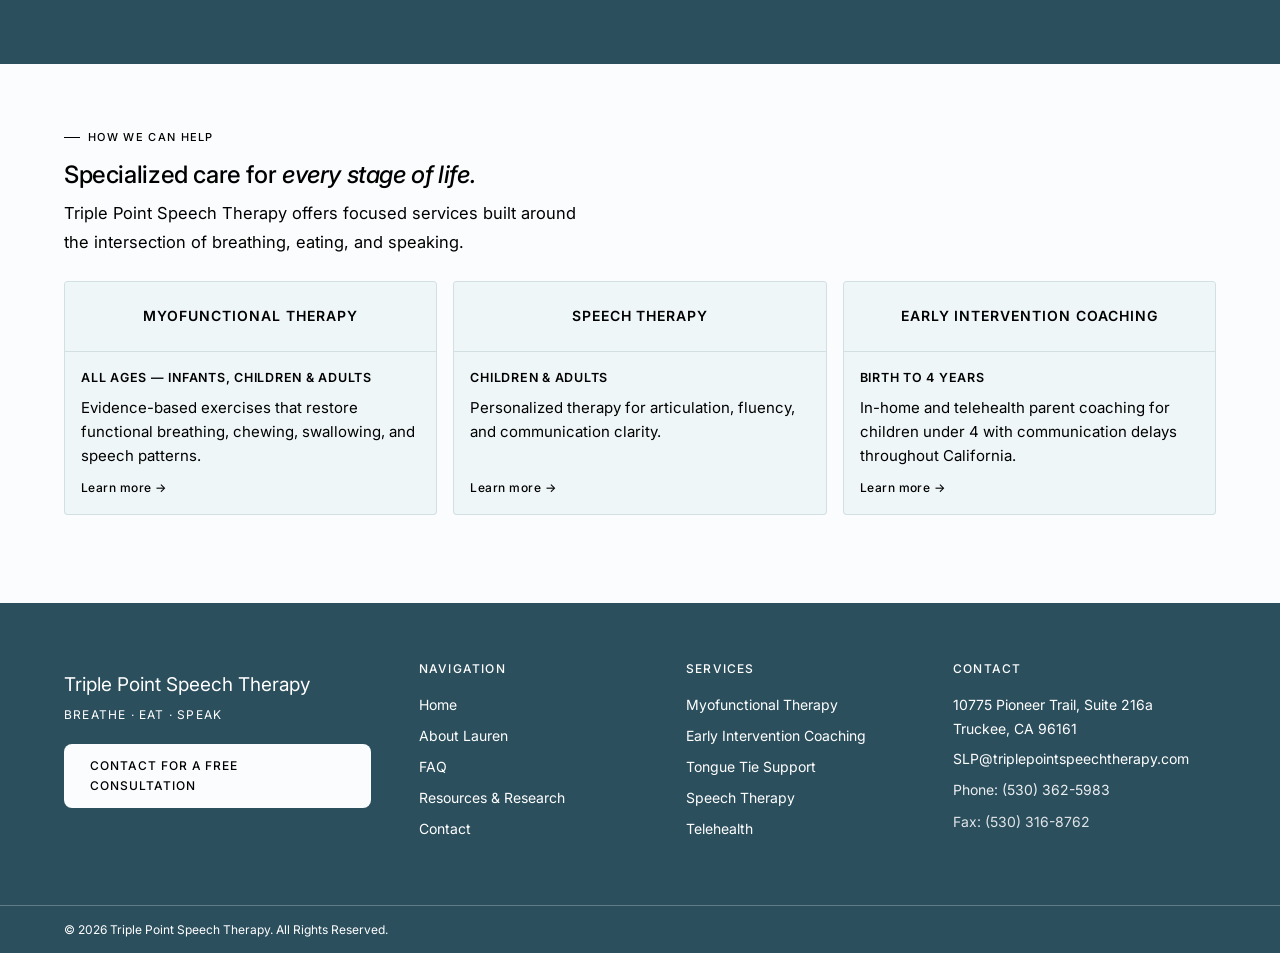
==== commit 08841f86: "Remove the Patient Portal link from the footer Taken out of tools/build-shared.js and regenerated ac" ====
--- a/index.html
+++ b/index.html
@@ -340,7 +340,6 @@
 </footer>
 <div class="footer-bottom">
   <span>&copy; 2026 Triple Point Speech Therapy. All Rights Reserved.</span>
-  <a href="https://triplepointspeechtherapy.janeapp.com/" target="_blank" rel="noopener">Patient Portal &rarr;</a>
 </div>
 <!-- footer:end -->
 <script src="js/shared.js"></script>
